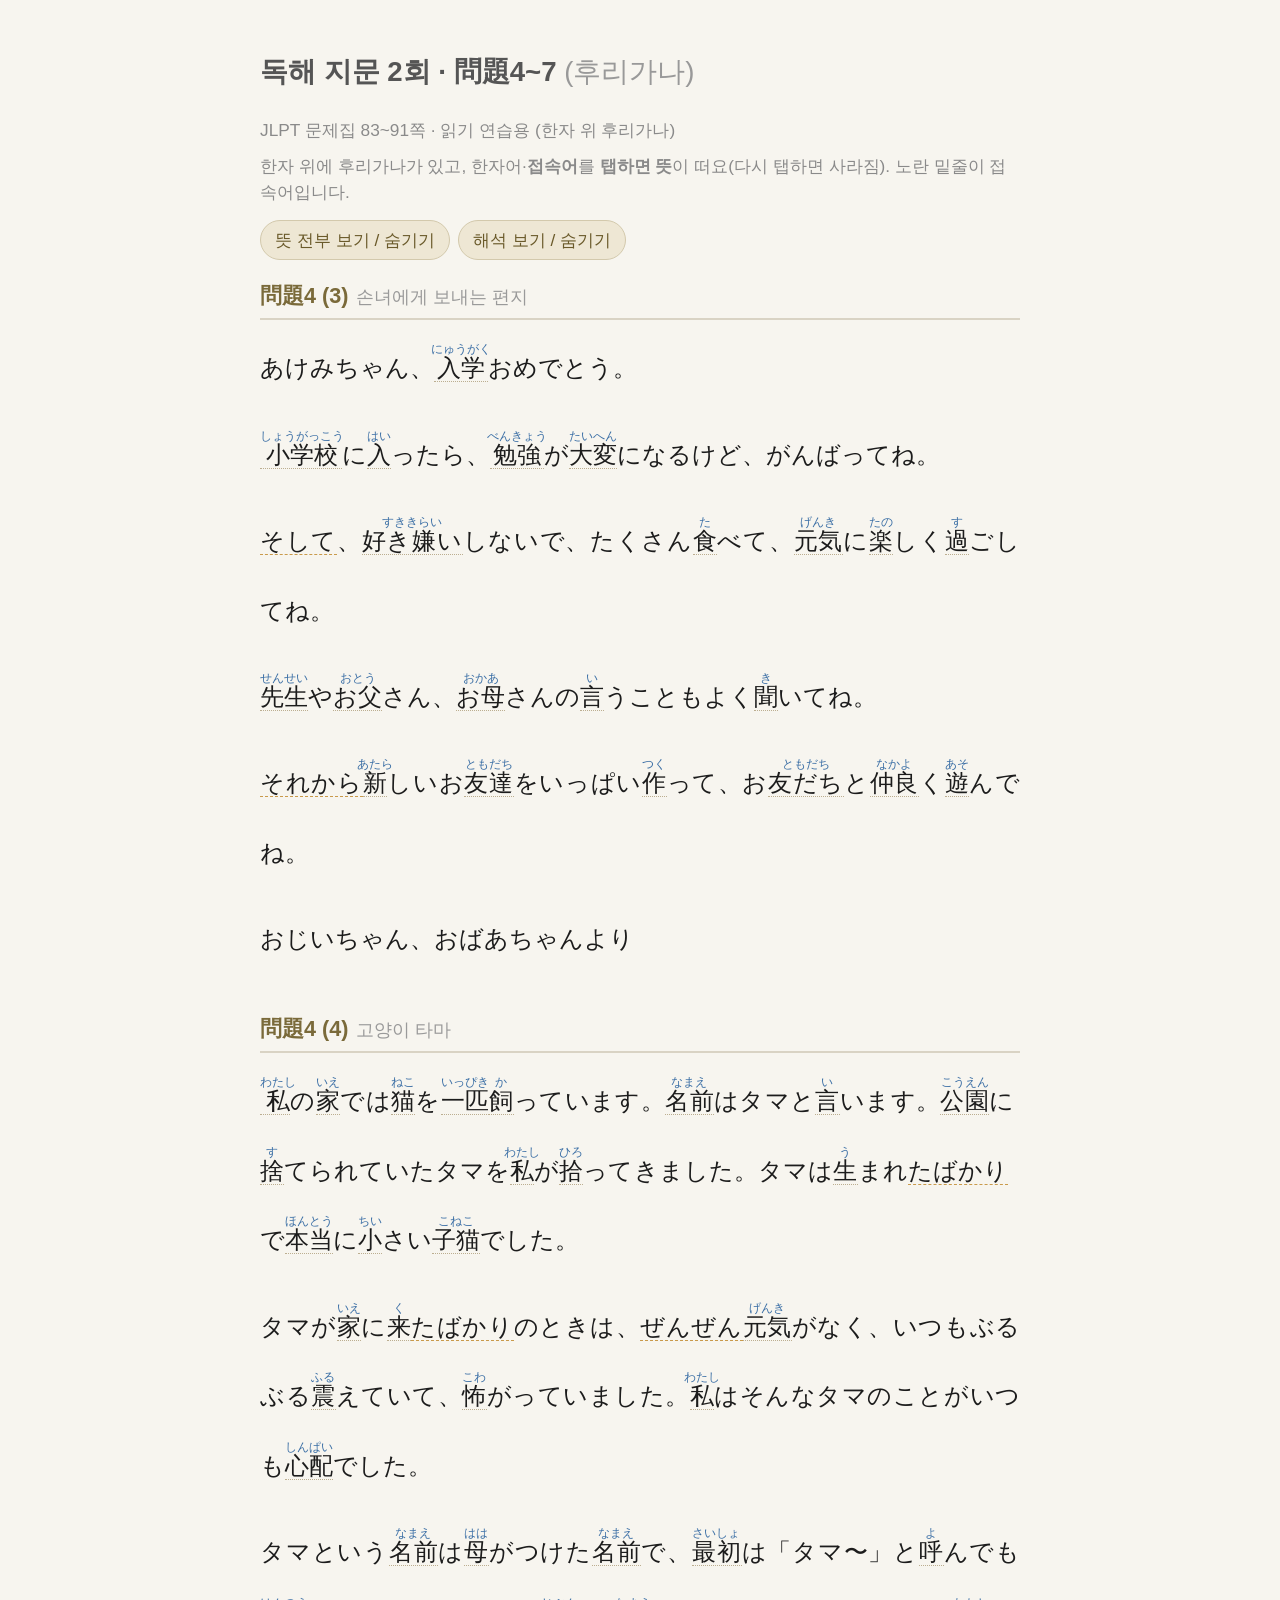
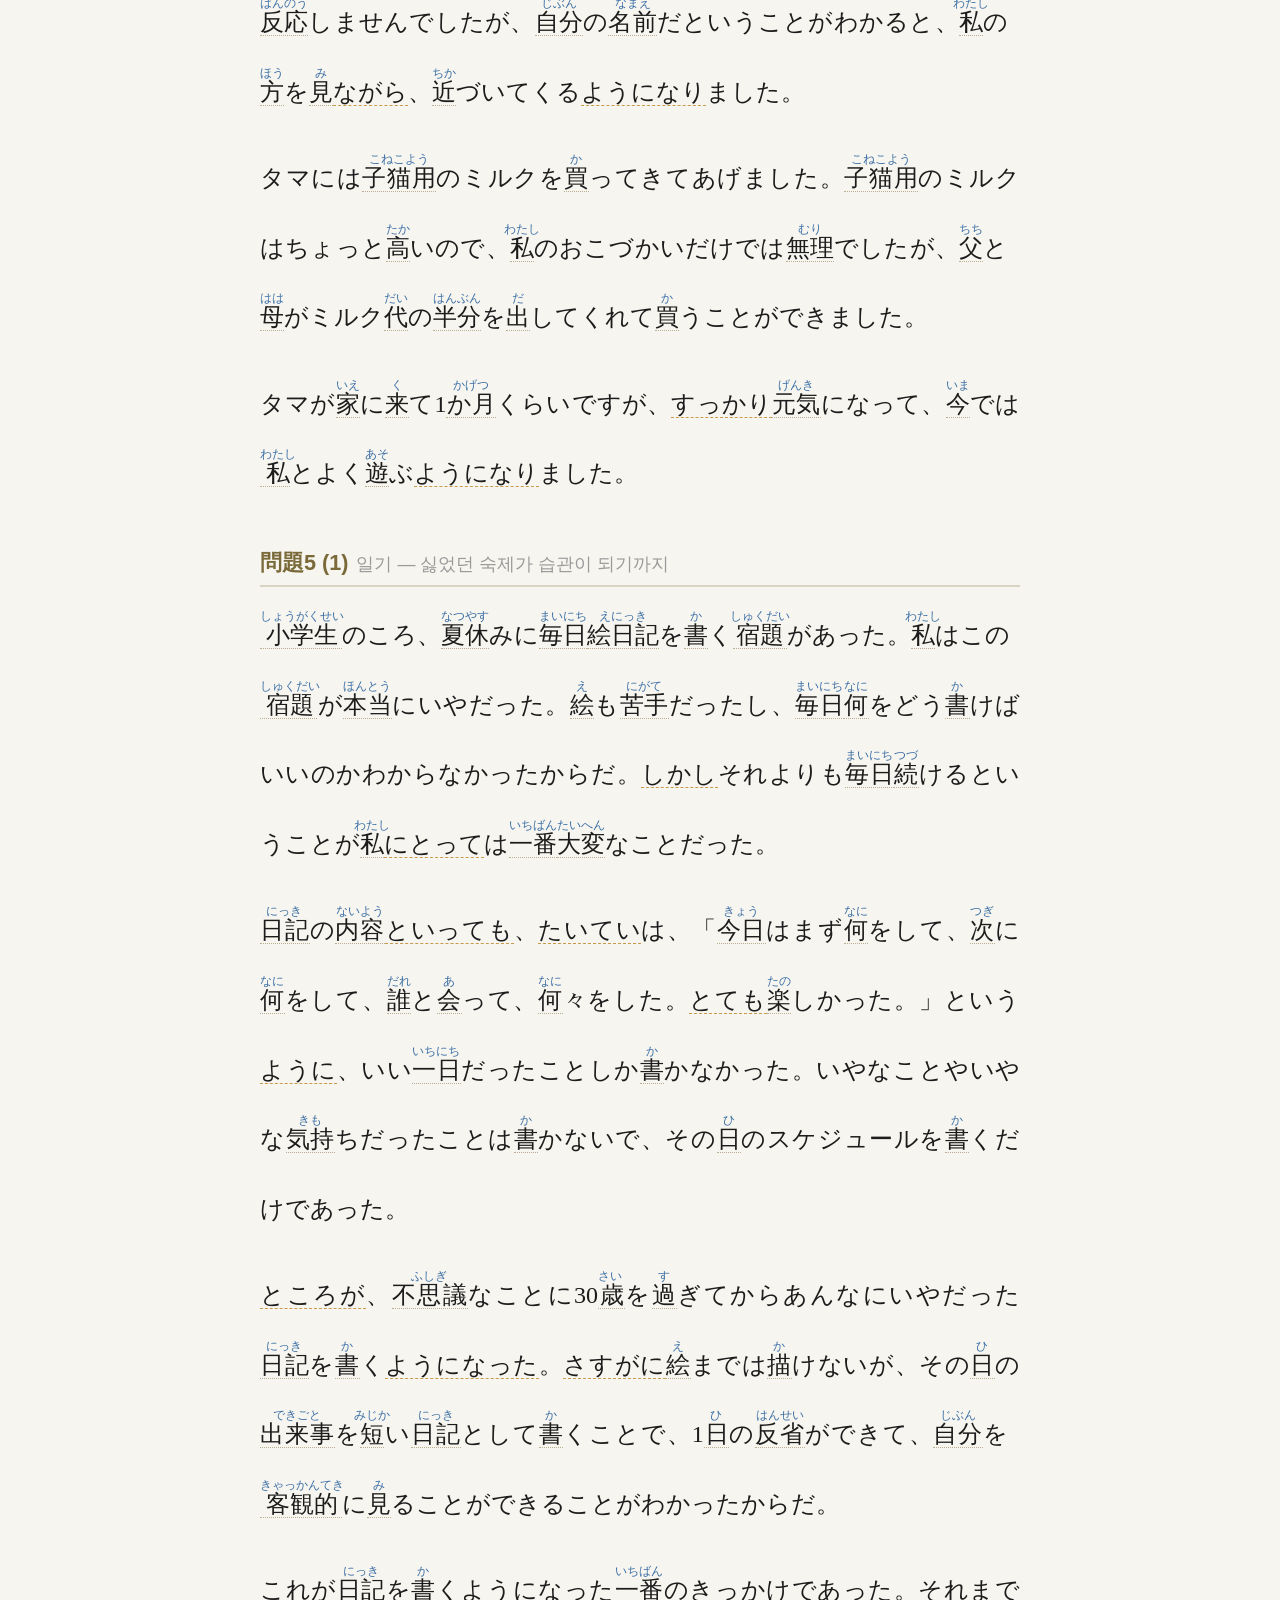
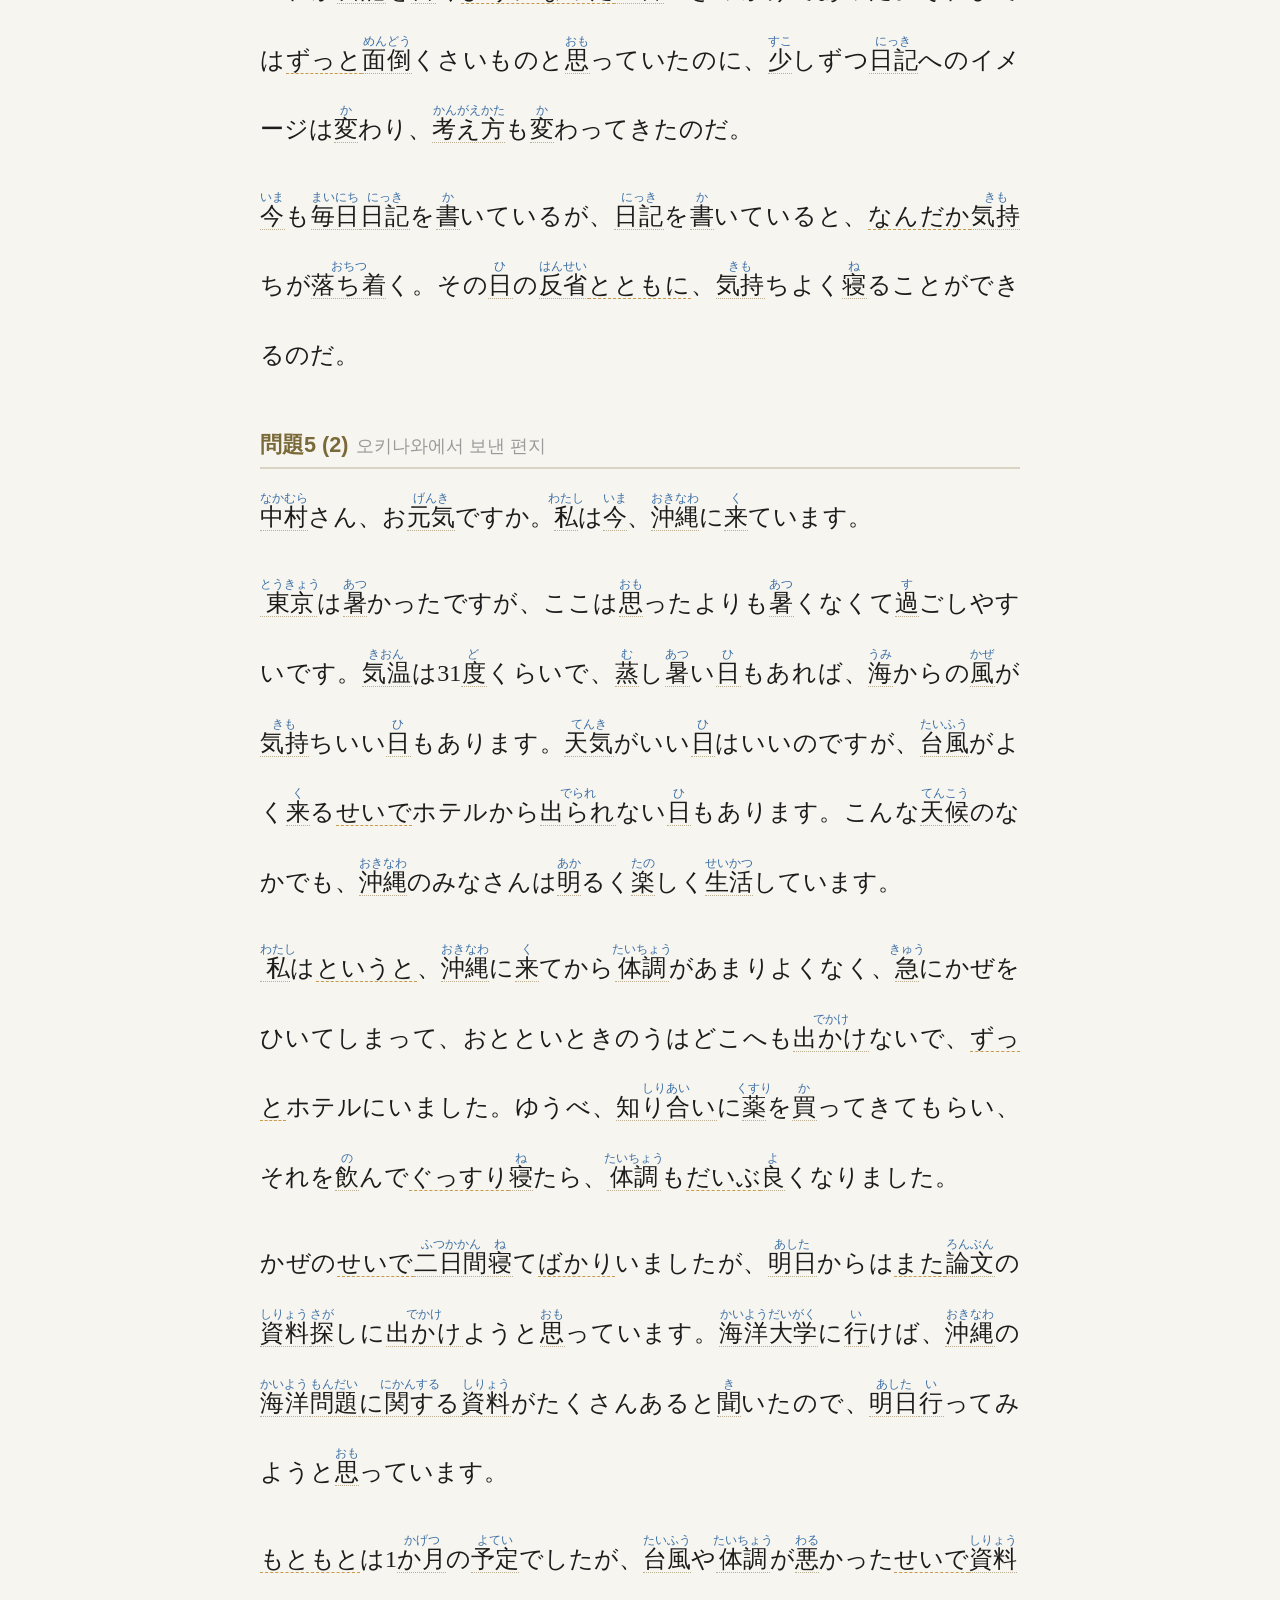
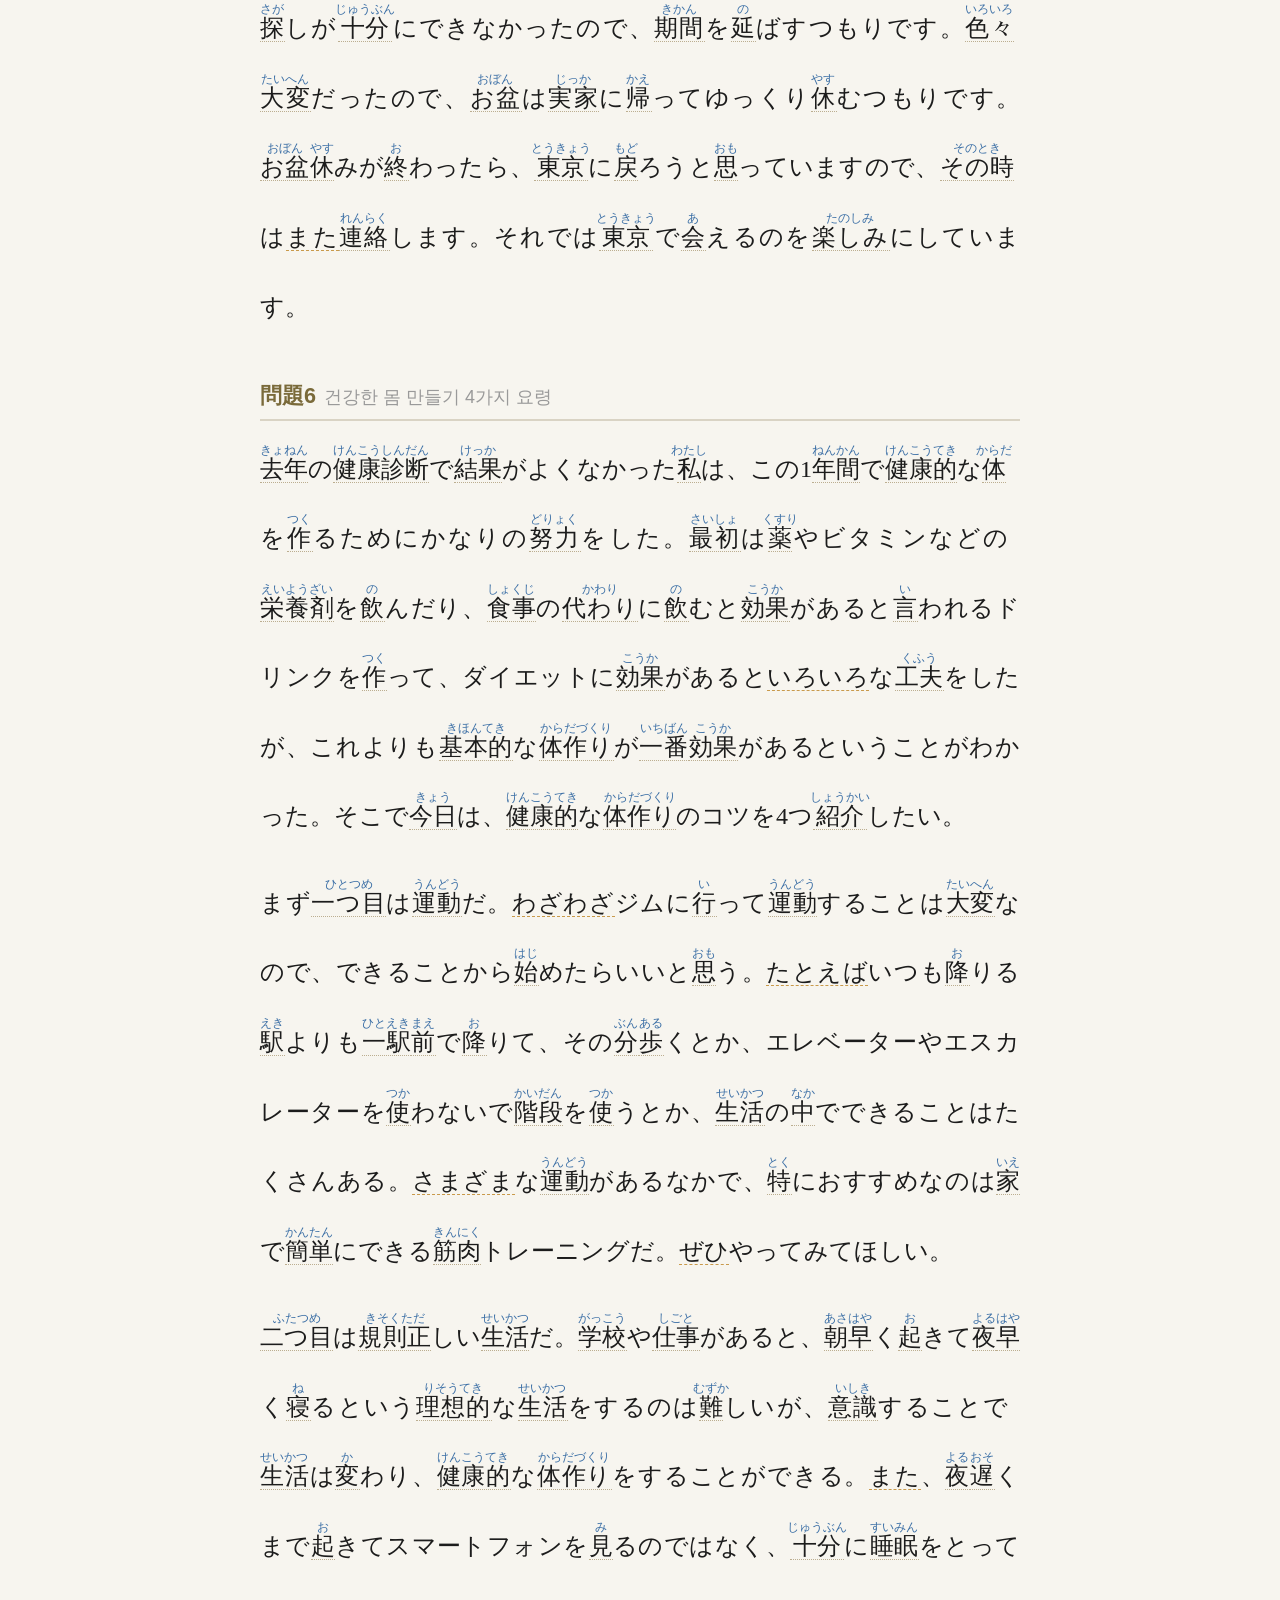
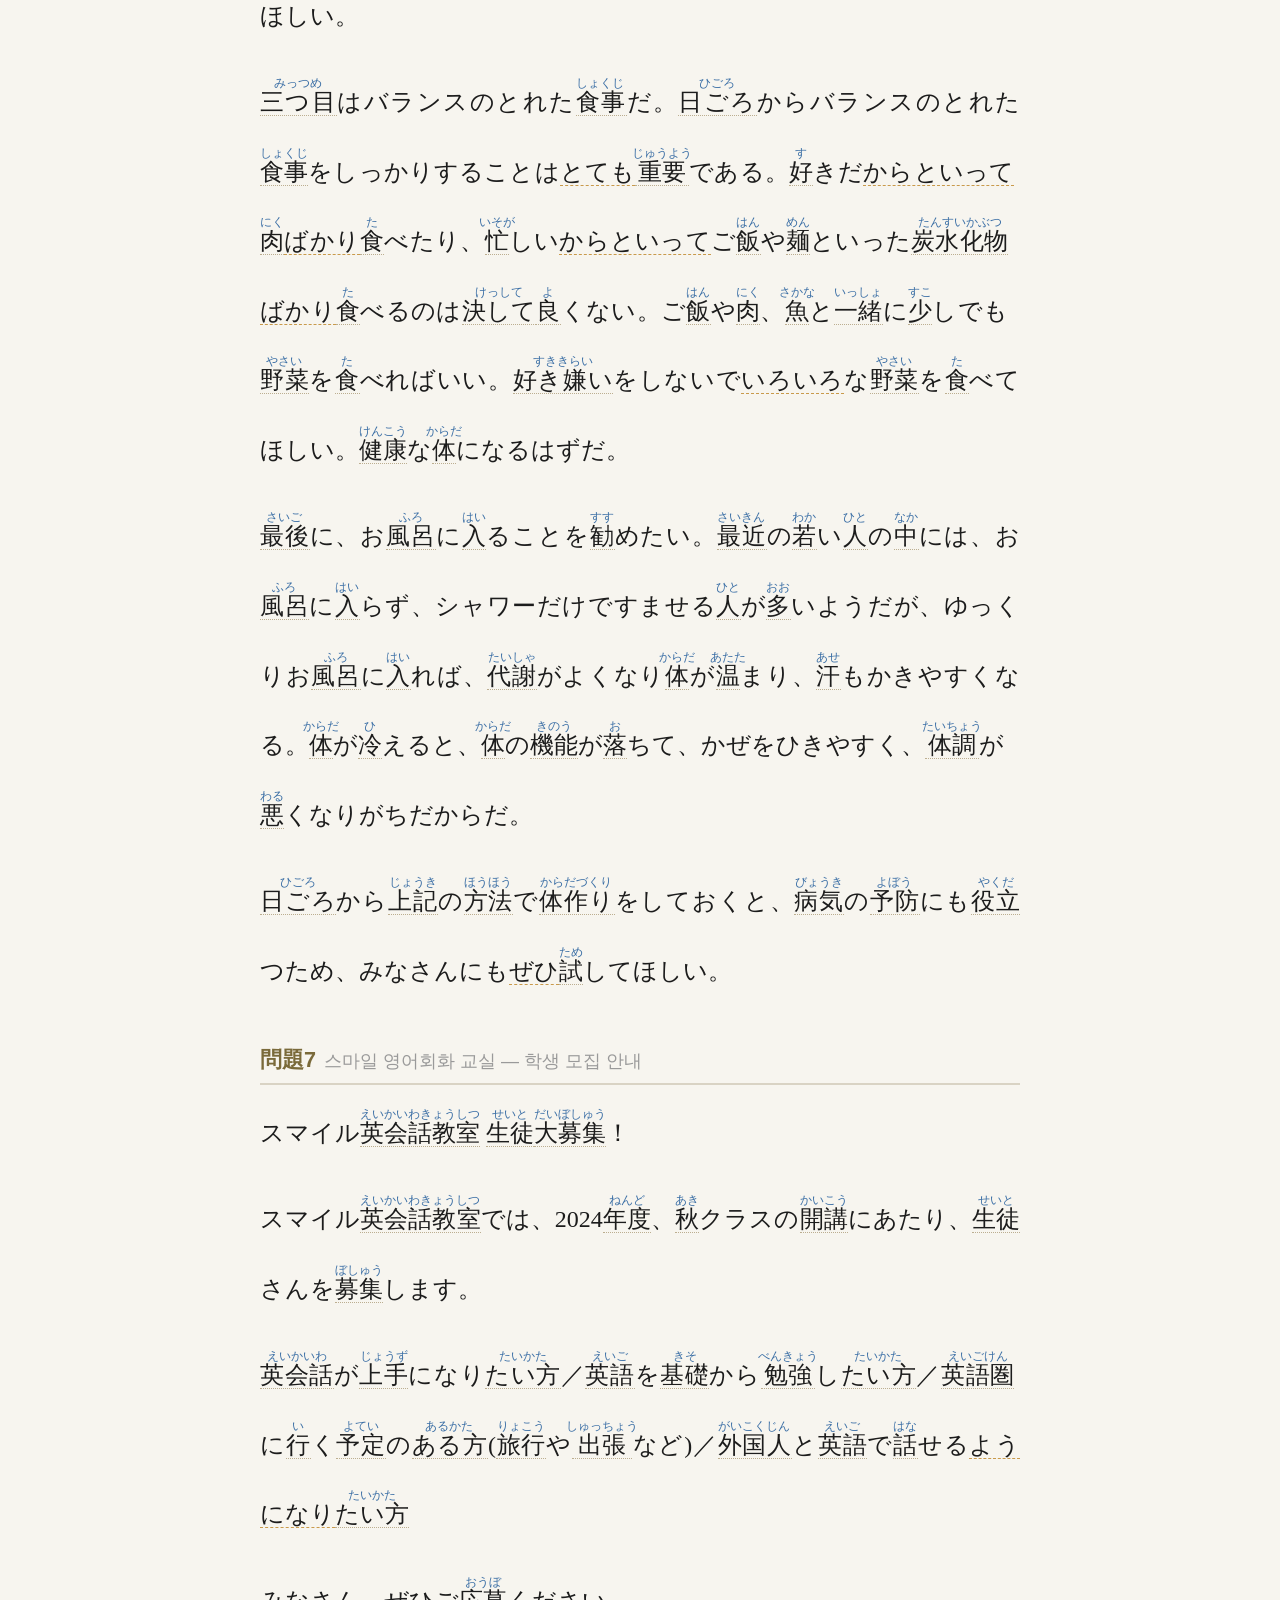
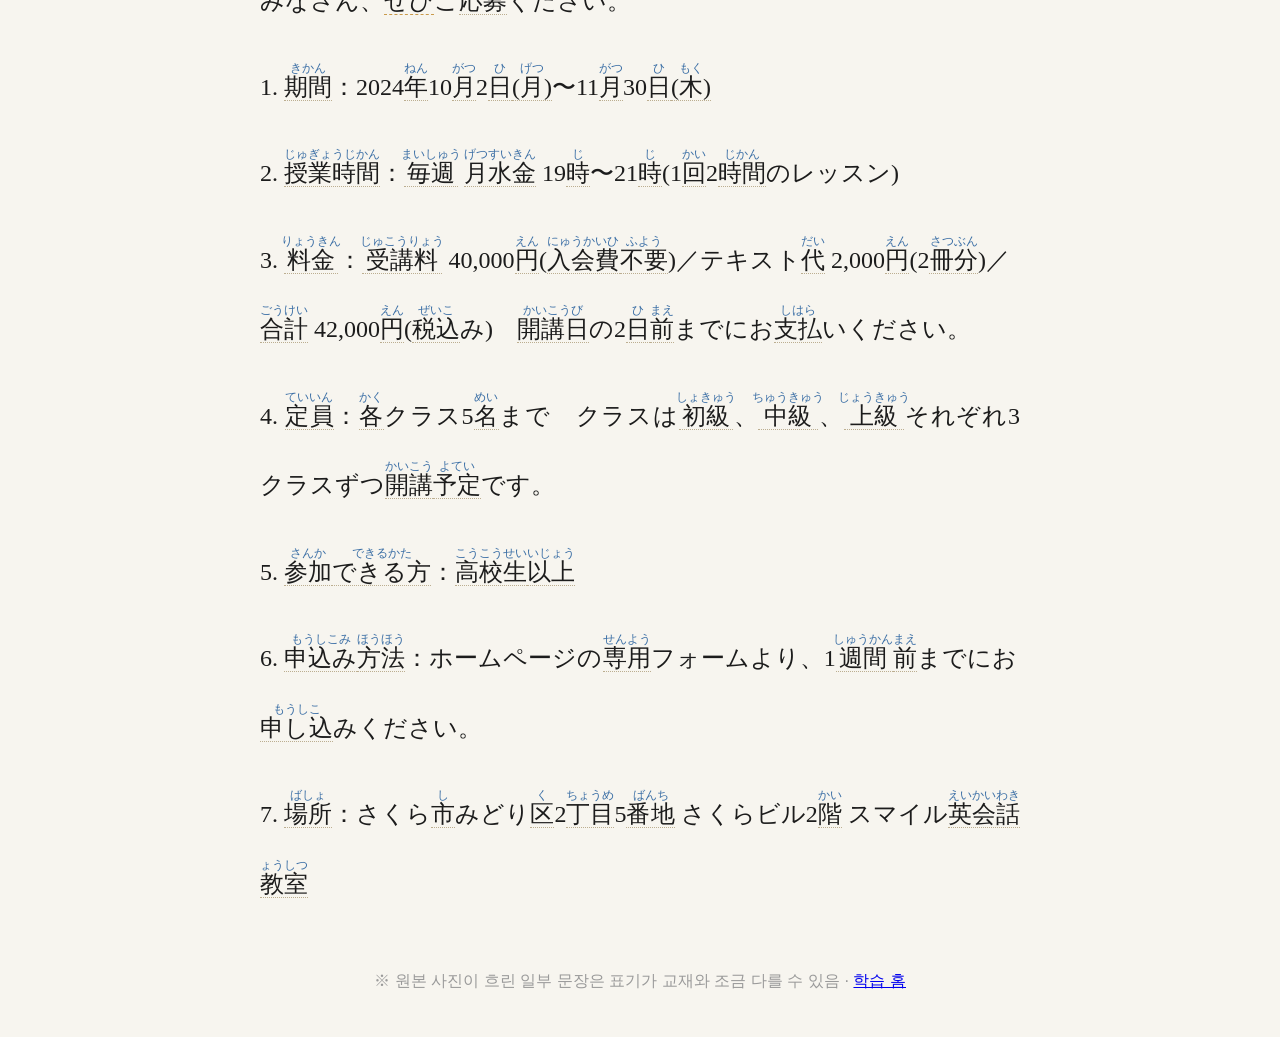
==== 독해지문_2회_問題4-7_후리가나.html @ 8f864ede "2회 問題4~7 독해 지문(6편) 추가 + 한자 35단어 추가(총 81), 사전 기반 클릭 렌더러 도입" ====
<!DOCTYPE html>
<html lang="ja">
<head>
<meta charset="UTF-8">
<meta name="viewport" content="width=device-width, initial-scale=1.0">
<title>독해 지문 2회 (問題4~7) · 후리가나</title>
<style>
  html{font-size:24px}
  *{box-sizing:border-box;margin:0;padding:0}
  body{font-family:'Yu Mincho','Hiragino Mincho ProN','Noto Serif JP',serif;
    background:#f7f5ef;color:#1c1c1c;line-height:2.9;padding:32px 18px}
  .wrap{max-width:760px;margin:0 auto}
  h1{font-size:1.15rem;color:#555;font-weight:600;margin-bottom:6px;font-family:'Malgun Gothic',sans-serif}
  .sub{font-family:'Malgun Gothic',sans-serif;font-size:.72rem;color:#8a8a8a;margin-bottom:10px;line-height:1.5}
  .hint{font-family:'Malgun Gothic',sans-serif;font-size:.72rem;color:#8a8a8a;margin-bottom:14px;line-height:1.5}
  .btnrow{margin-bottom:20px;display:flex;gap:8px;flex-wrap:wrap}
  .tbtn{font-family:'Malgun Gothic',sans-serif;font-size:.72rem;cursor:pointer;
    background:#eee7d4;border:1px solid #d3c9ac;color:#6a5a2a;padding:7px 14px;border-radius:999px}
  .tbtn:hover{background:#e6dcc0}
  .lesson{margin-bottom:38px}
  .lh{font-family:'Malgun Gothic',sans-serif;font-size:.9rem;font-weight:700;color:#7a6a3a;
      border-bottom:2px solid #d9d3c4;padding-bottom:6px;margin-bottom:14px;line-height:1.5}
  .lh small{color:#9a9a9a;font-weight:400;margin-left:8px}
  p.jp{margin-bottom:.7em;text-align:justify}
  .ko{font-family:'Malgun Gothic',sans-serif;font-size:.78rem;color:#3f6b45;line-height:1.65;
      padding-left:12px;border-left:3px solid #b7cdb7;margin-bottom:1.4em;display:none}
  .ko.show{display:block}
  .kw{cursor:pointer;position:relative;border-bottom:1px dotted #bcae90}
  .kw.conj{border-bottom:1px dashed #c99a4b}
  .kw:hover,.kw.open{background:#fff2c9;border-radius:3px}
  .kw .mn{display:none;position:absolute;top:100%;left:50%;transform:translateX(-50%);
    pointer-events:none;background:#2d3850;color:#fff;font-size:.58rem;
    font-family:'Malgun Gothic',sans-serif;font-weight:600;padding:3px 9px;border-radius:7px;
    white-space:nowrap;z-index:5;margin-top:3px;box-shadow:0 3px 10px rgba(0,0,0,.22)}
  .kw .mn::before{content:"";position:absolute;bottom:100%;left:50%;transform:translateX(-50%);
    border:5px solid transparent;border-bottom-color:#2d3850}
  .kw.open .mn{display:block}
  .foot{margin-top:30px;color:#9a9a9a;font-size:.68rem;font-family:'Malgun Gothic',sans-serif;text-align:center}
  @media print{
    body{background:#fff}
    .kw .mn{display:block !important;position:static;transform:none;background:none;color:#3f6b45;
      box-shadow:none;font-size:.55rem;margin:0}
    .kw .mn::before{display:none}.btnrow{display:none}.ko{display:block}
  }
  ruby{ruby-align:center}
  rt{font-size:.5em;color:#3a6ea5;font-weight:400;font-family:'Yu Gothic','Noto Sans JP',sans-serif}
</style>
</head>
<body>
<div class="wrap">
  <h1>독해 지문 2회 · 問題4~7 <span style="font-weight:400;color:#999">(후리가나)</span></h1>
  <div class="sub">JLPT 문제집 83~91쪽 · 읽기 연습용 (한자 위 후리가나)</div>
  <div class="hint">한자 위에 후리가나가 있고, 한자어·<b>접속어</b>를 <b>탭하면 뜻</b>이 떠요(다시 탭하면 사라짐). 노란 밑줄이 접속어입니다.</div>
  <div class="btnrow">
    <button class="tbtn" id="toggleAll">뜻 전부 보기 / 숨기기</button>
    <button class="tbtn" id="toggleKo">해석 보기 / 숨기기</button>
  </div>
  <div id="out"></div>
  <div class="foot">※ 원본 사진이 흐린 일부 문장은 표기가 교재와 조금 다를 수 있음 · <a href="일본어_학습_홈.html">학습 홈</a></div>
</div>

<script src="data_2회_問題4-7.js"></script>
<script>
const SHOW_FURI=true;
const esc=s=>s.replace(/&/g,"&amp;").replace(/</g,"&lt;").replace(/>/g,"&gt;");
const KEYS=Object.keys(DICT).sort((a,b)=>b.length-a.length);
const MAXLEN=KEYS.length?KEYS[0].length:1;
function markup(s){
  let out="",i=0;
  while(i<s.length){
    let hit=null;
    for(let L=Math.min(MAXLEN,s.length-i);L>=1;L--){
      const sub=s.substr(i,L);
      if(Object.prototype.hasOwnProperty.call(DICT,sub)){hit=[sub,DICT[sub]];break;}
    }
    if(hit){
      const [k,[r,m]]=hit;
      const inner=(SHOW_FURI&&r)?`<ruby>${esc(k)}<rt>${esc(r)}</rt></ruby>`:esc(k);
      const mn=(!SHOW_FURI&&r)?esc(r)+" · "+esc(m):esc(m);
      out+=`<span class="kw${r===null?' conj':''}">${inner}<span class="mn">${mn}</span></span>`;
      i+=k.length;
    }else{ out+=esc(s[i]); i++; }
  }
  return out;
}
document.getElementById("out").innerHTML=TEXTS.map(t=>
  `<div class="lesson"><div class="lh">${esc(t.id)}<small>${esc(t.title)}</small></div>`+
  t.paras.map(p=>`<p class="jp">${markup(p[0])}</p><div class="ko">${esc(p[1])}</div>`).join("")+
  `</div>`).join("");
document.getElementById("out").addEventListener("click",e=>{
  const el=e.target.closest(".kw"); if(!el)return; el.classList.toggle("open");
});
document.getElementById("toggleAll").onclick=()=>{
  const kws=document.querySelectorAll("#out .kw");
  const any=[...kws].some(k=>!k.classList.contains("open"));
  kws.forEach(k=>k.classList.toggle("open",any));
};
document.getElementById("toggleKo").onclick=()=>{
  const ks=document.querySelectorAll("#out .ko");
  const any=[...ks].some(k=>!k.classList.contains("show"));
  ks.forEach(k=>k.classList.toggle("show",any));
};
</script>
</body>
</html>
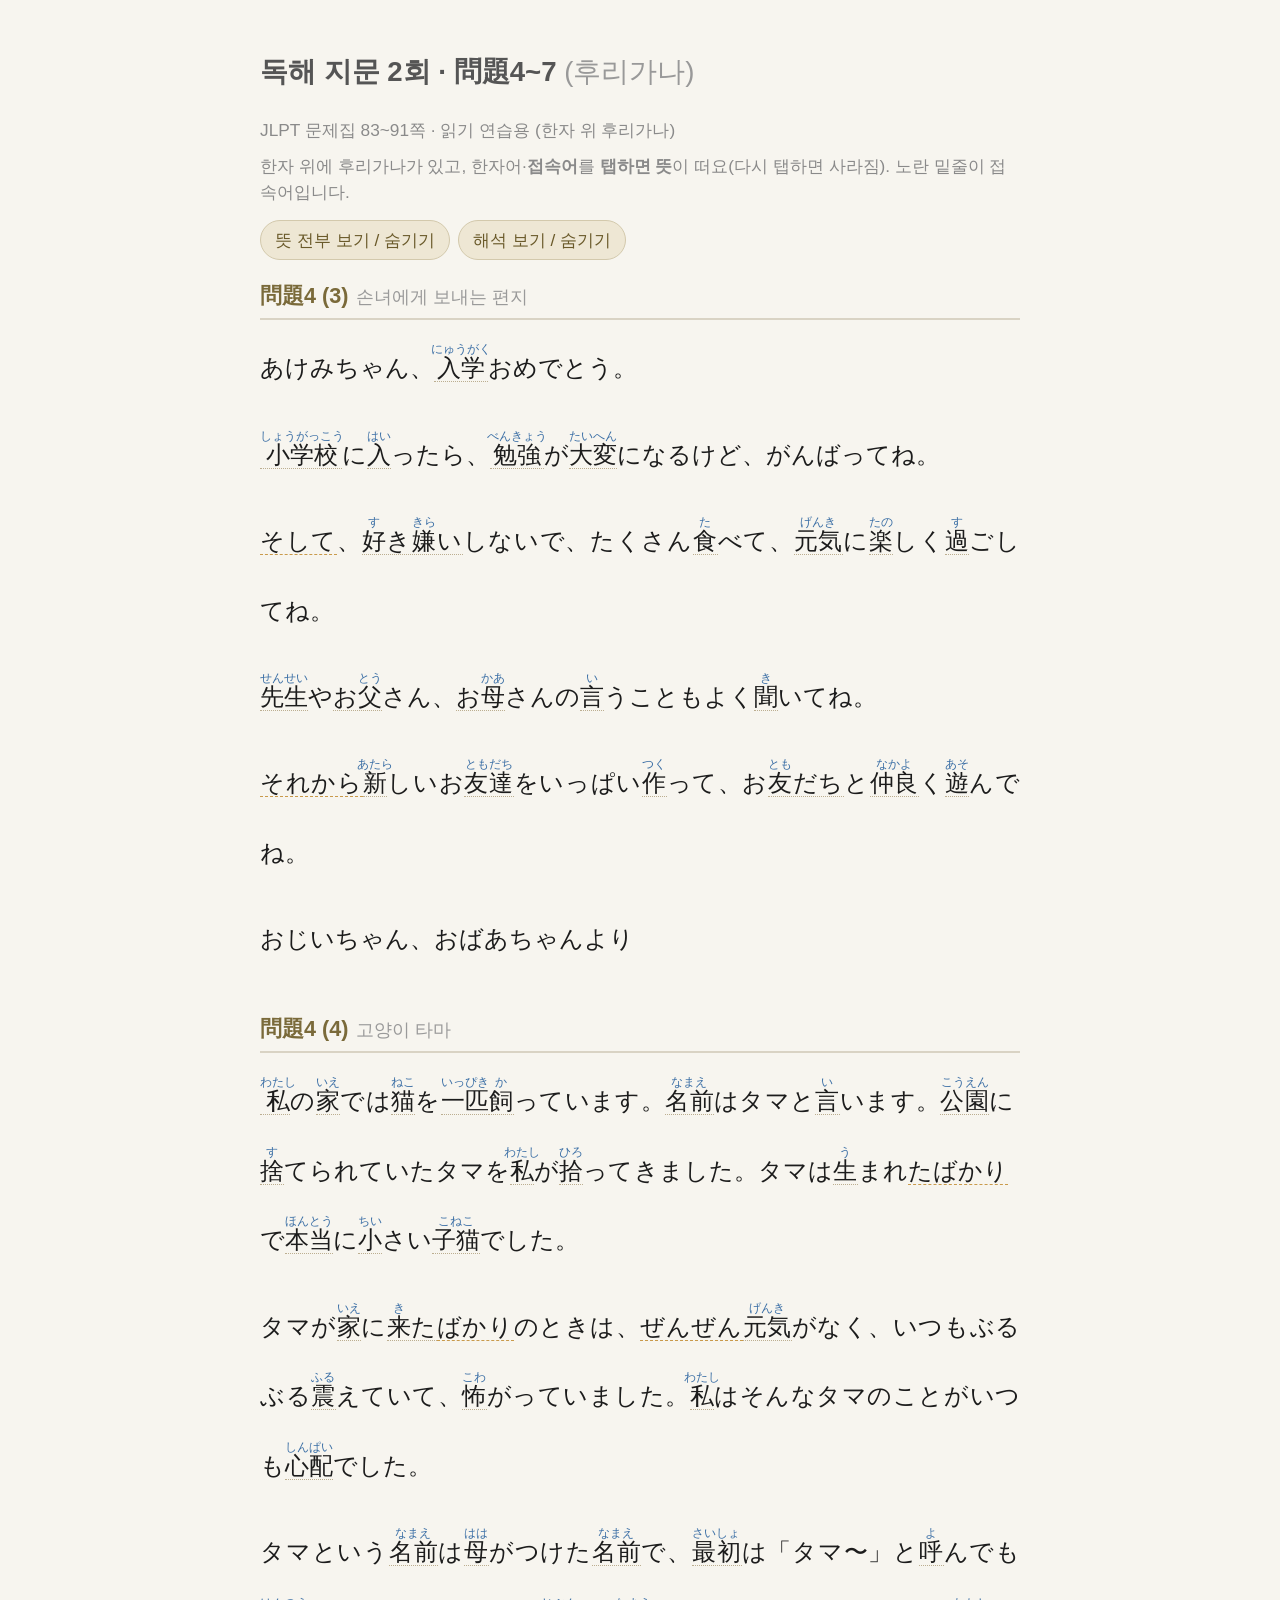
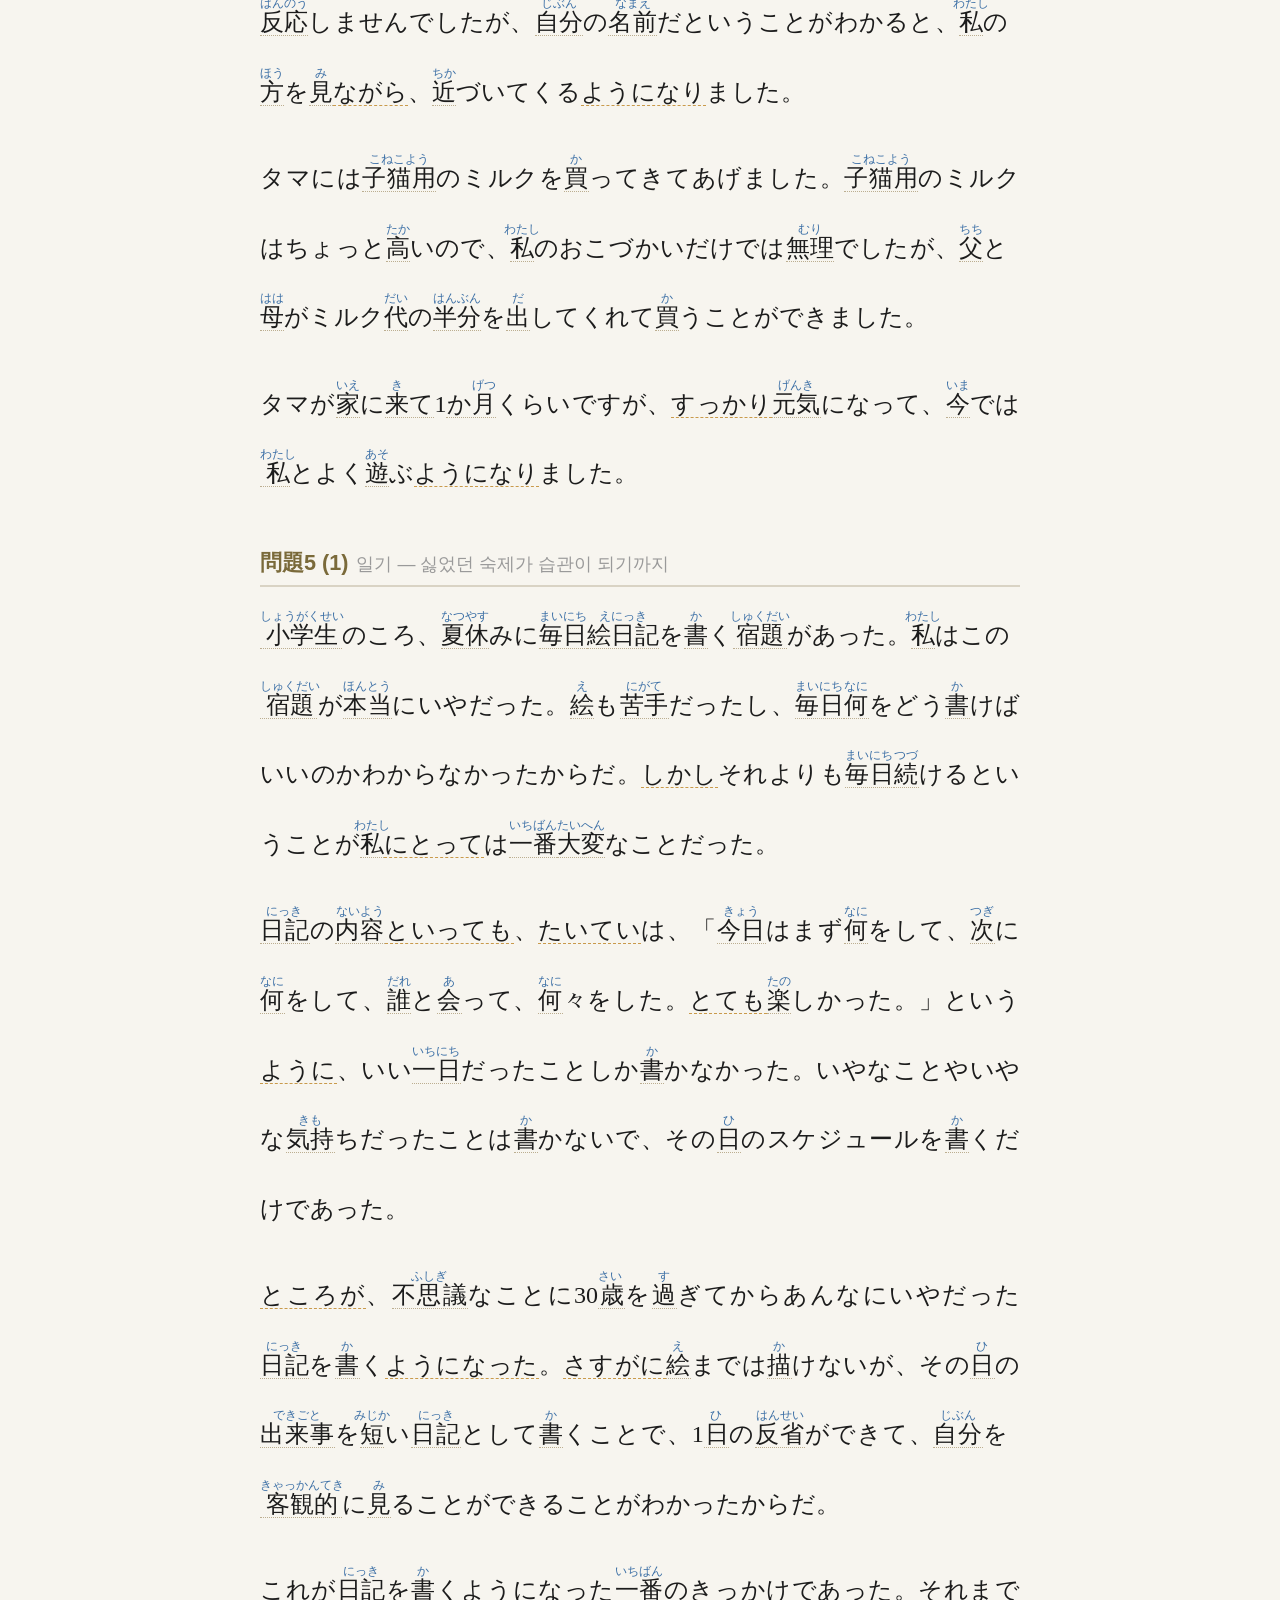
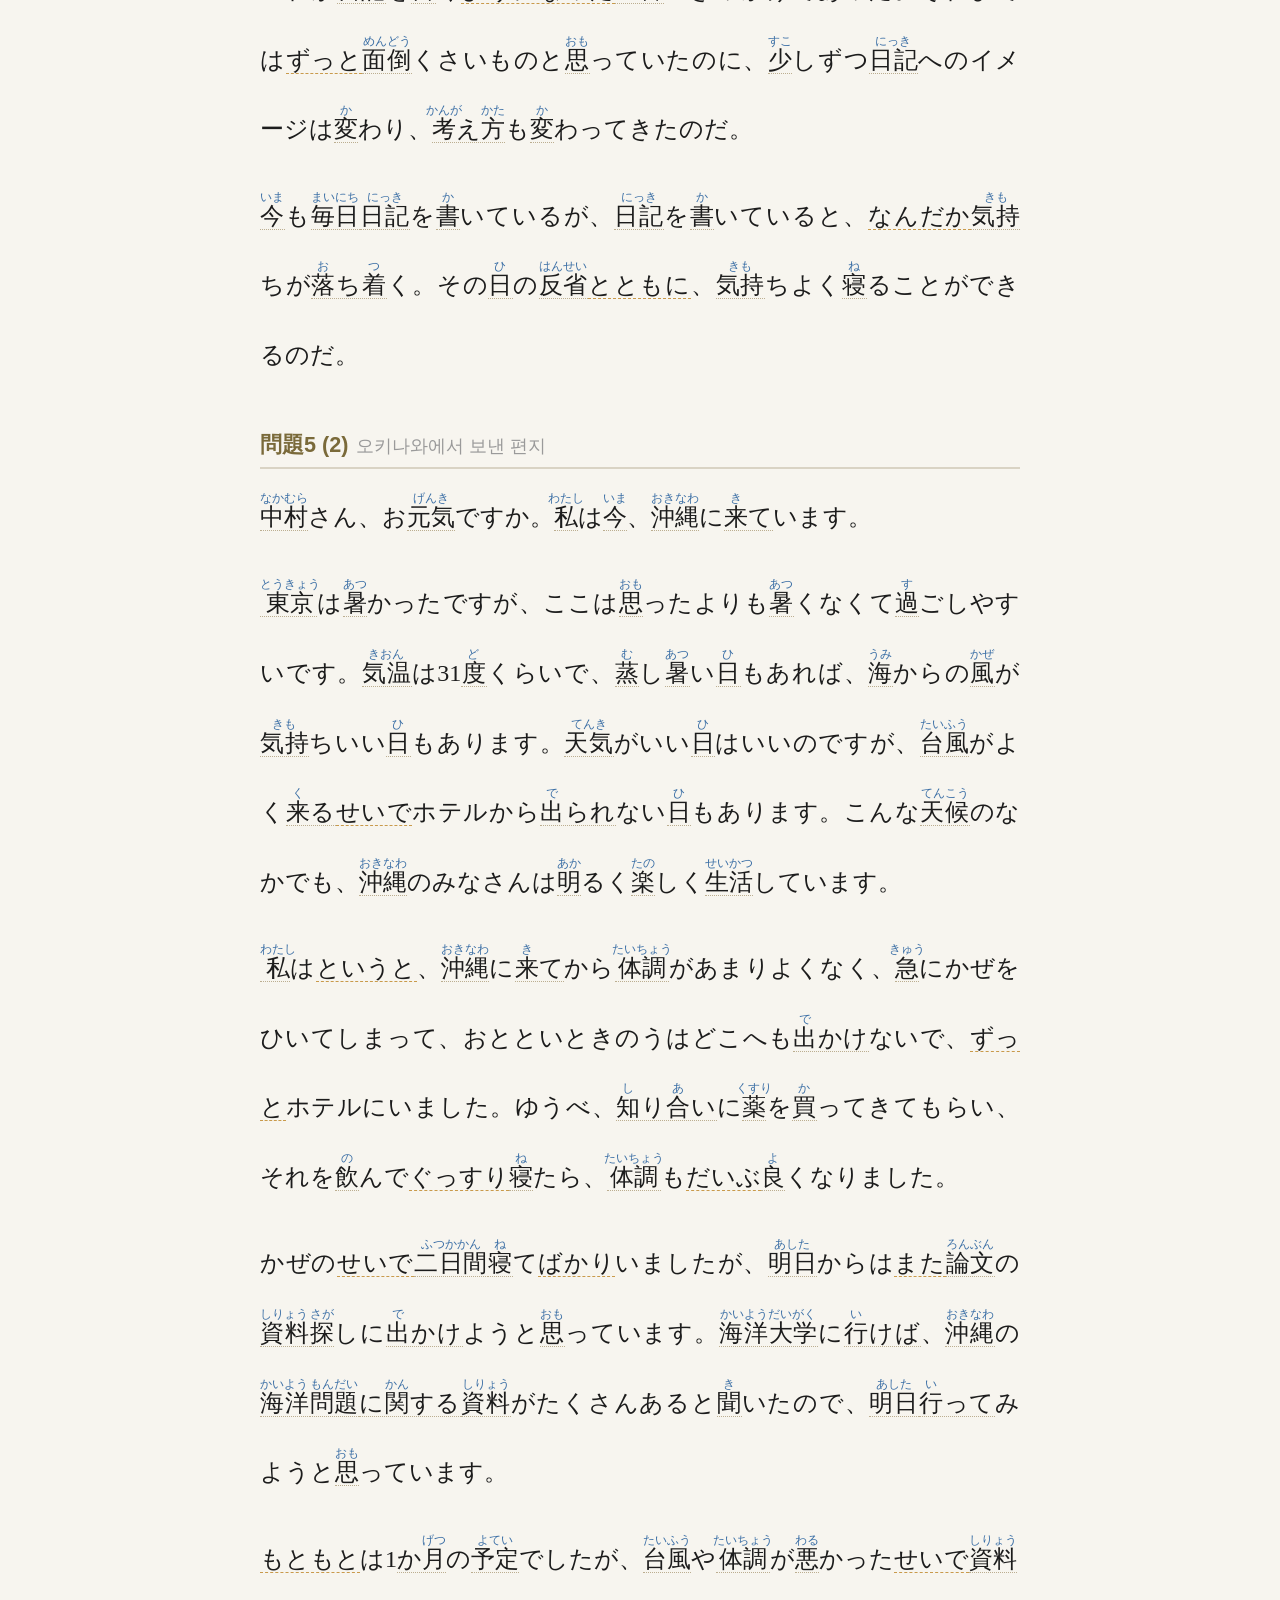
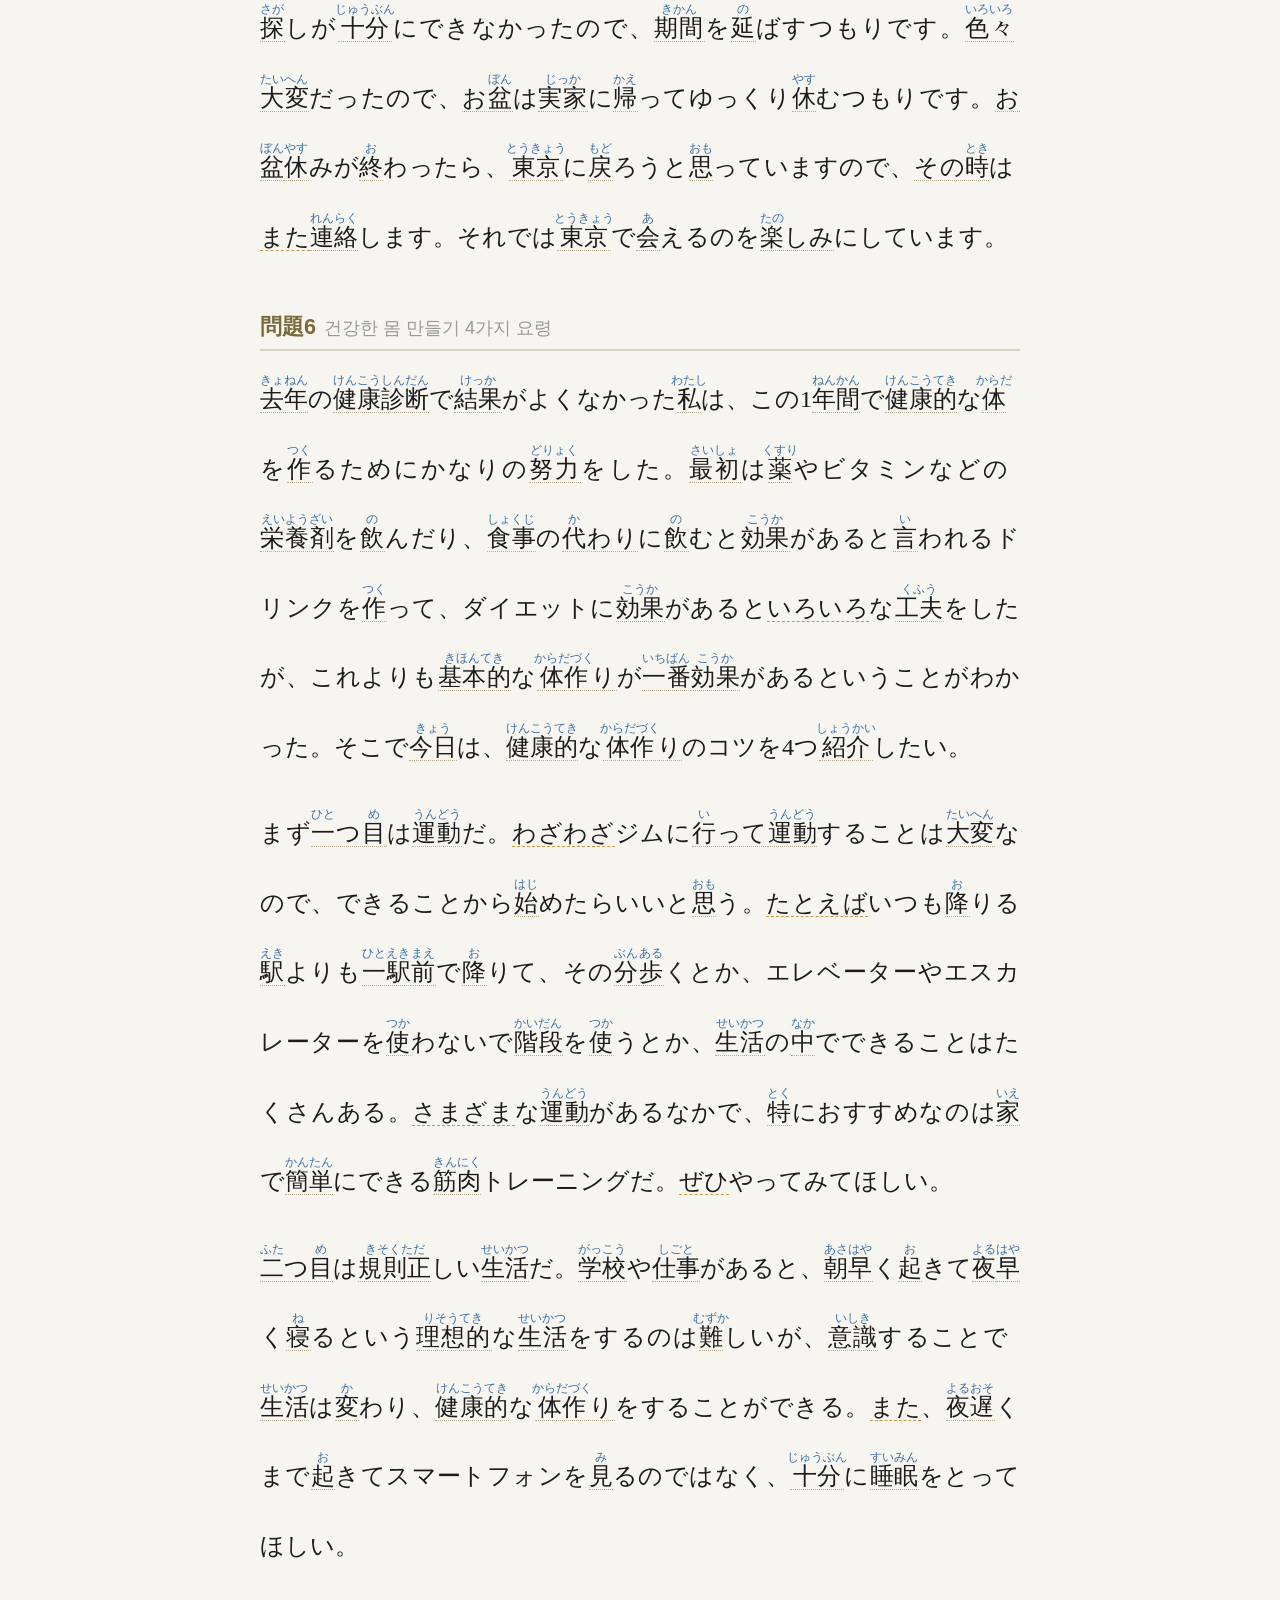
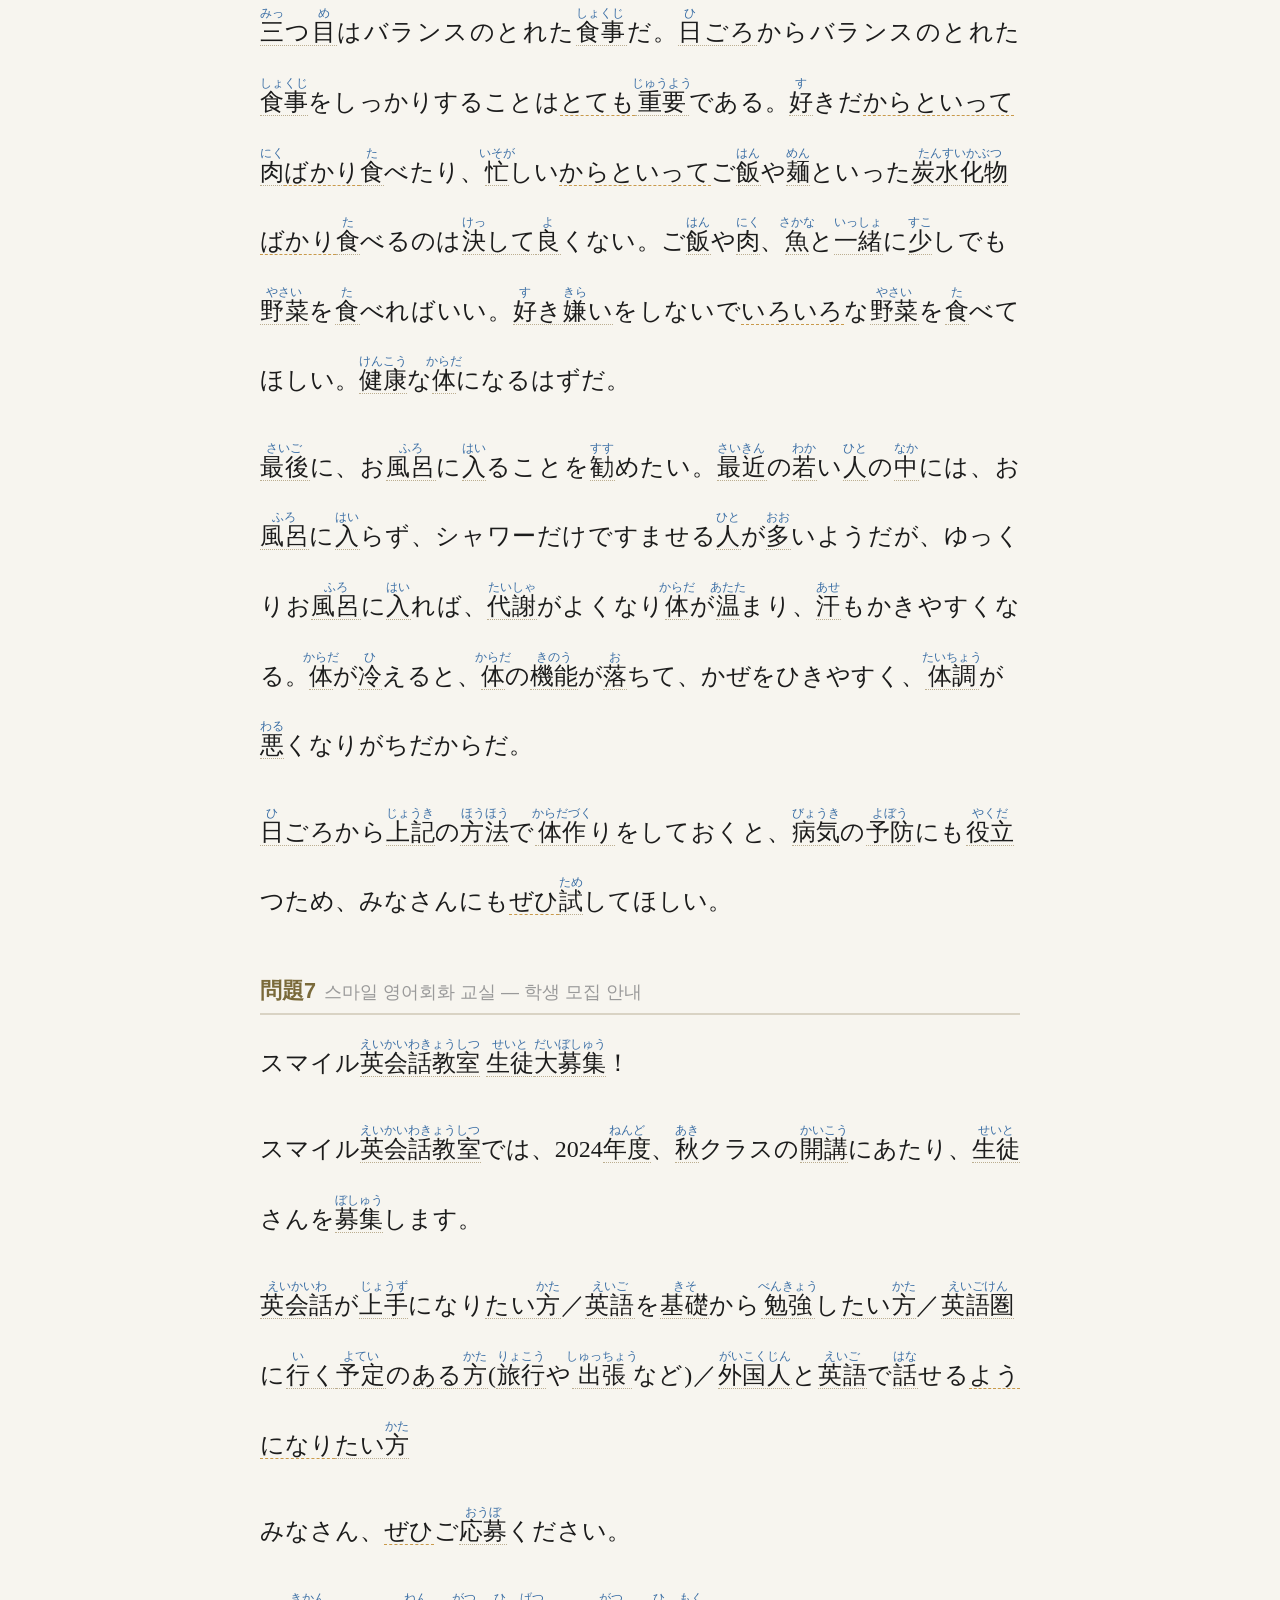
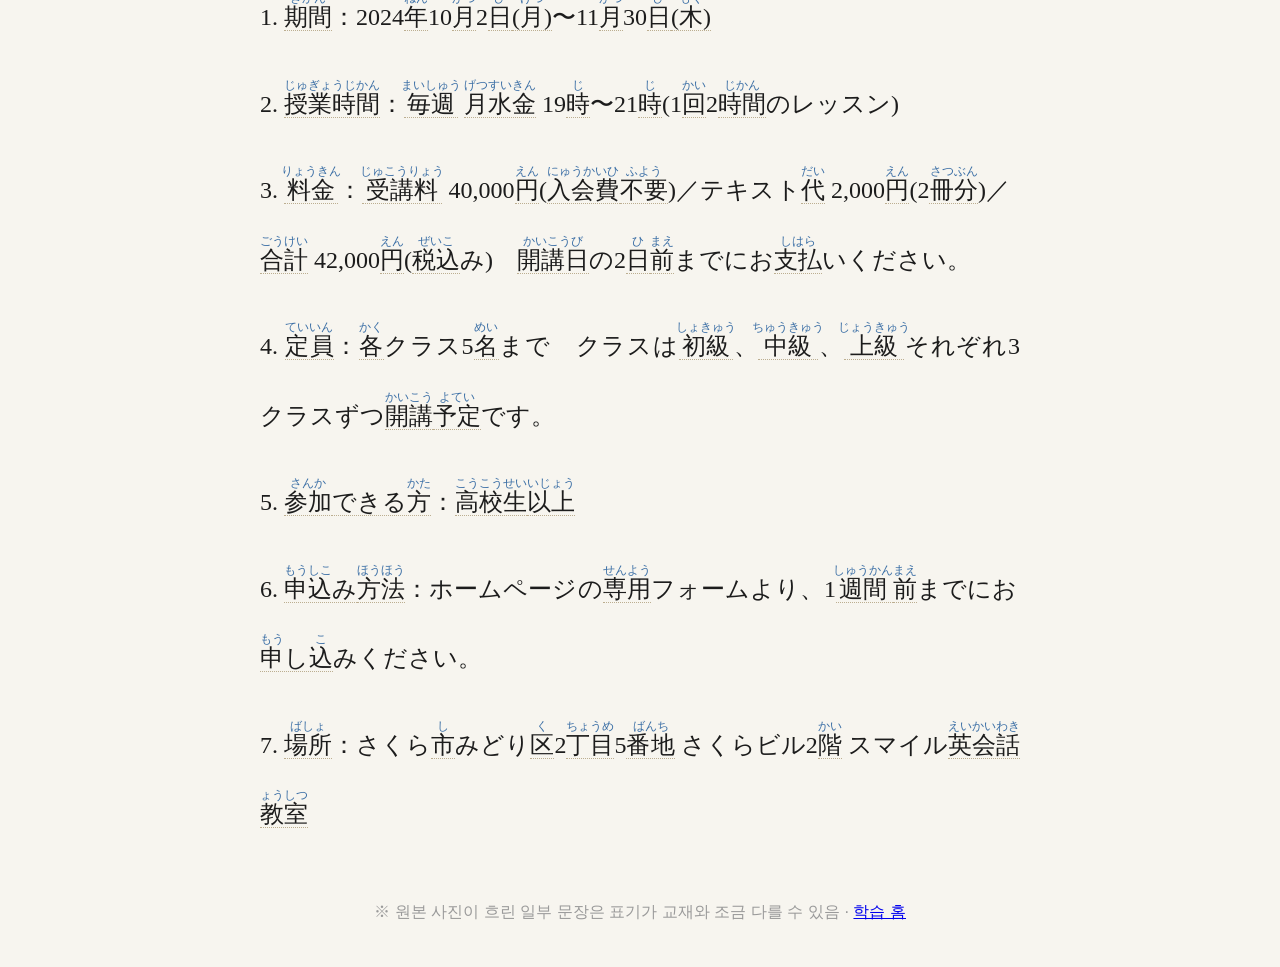
==== commit 2609f6e9: "후리가나 정확도 개선: 활용형 사전 등록(来て/行って 등) + 한자 부분에만 ruby 적용" ====
--- a/독해지문_2회_問題4-7_후리가나.html
+++ b/독해지문_2회_問題4-7_후리가나.html
@@ -65,6 +65,40 @@
 const esc=s=>s.replace(/&/g,"&amp;").replace(/</g,"&lt;").replace(/>/g,"&gt;");
 const KEYS=Object.keys(DICT).sort((a,b)=>b.length-a.length);
 const MAXLEN=KEYS.length?KEYS[0].length:1;
+/* 후리가나를 '한자 부분에만' 얹는다.
+   예) 来て(きて) → 来 위에 き, 오쿠리가나 て는 그대로. */
+const isKana=c=>/[ぁ-ゟ゠-ヿー]/.test(c);
+function rubyHtml(k,r){
+  if(!r) return esc(k);
+  const segs=[]; let cur="", curKana=null;
+  for(const ch of k){
+    const kn=isKana(ch);
+    if(curKana===null||kn===curKana){cur+=ch;curKana=kn;}
+    else{segs.push({t:cur,kana:curKana});cur=ch;curKana=kn;}
+  }
+  if(cur)segs.push({t:cur,kana:curKana});
+  if(segs.length===1&&!segs[0].kana)
+    return `<ruby>${esc(k)}<rt>${esc(r)}</rt></ruby>`;
+  let rest=r, out="", ok=true;
+  for(let i=0;i<segs.length;i++){
+    const s=segs[i];
+    if(s.kana){
+      if(rest.startsWith(s.t)){ out+=esc(s.t); rest=rest.slice(s.t.length); }
+      else { ok=false; break; }
+    }else{
+      const next=segs[i+1];
+      let read;
+      if(next&&next.kana){
+        const idx=rest.indexOf(next.t);
+        if(idx<=0){ ok=false; break; }
+        read=rest.slice(0,idx); rest=rest.slice(idx);
+      }else{ read=rest; rest=""; }
+      out+=`<ruby>${esc(s.t)}<rt>${esc(read)}</rt></ruby>`;
+    }
+  }
+  if(!ok||rest) return `<ruby>${esc(k)}<rt>${esc(r)}</rt></ruby>`;
+  return out;
+}
 function markup(s){
   let out="",i=0;
   while(i<s.length){
@@ -75,7 +109,7 @@
     }
     if(hit){
       const [k,[r,m]]=hit;
-      const inner=(SHOW_FURI&&r)?`<ruby>${esc(k)}<rt>${esc(r)}</rt></ruby>`:esc(k);
+      const inner=(SHOW_FURI&&r)?rubyHtml(k,r):esc(k);
       const mn=(!SHOW_FURI&&r)?esc(r)+" · "+esc(m):esc(m);
       out+=`<span class="kw${r===null?' conj':''}">${inner}<span class="mn">${mn}</span></span>`;
       i+=k.length;
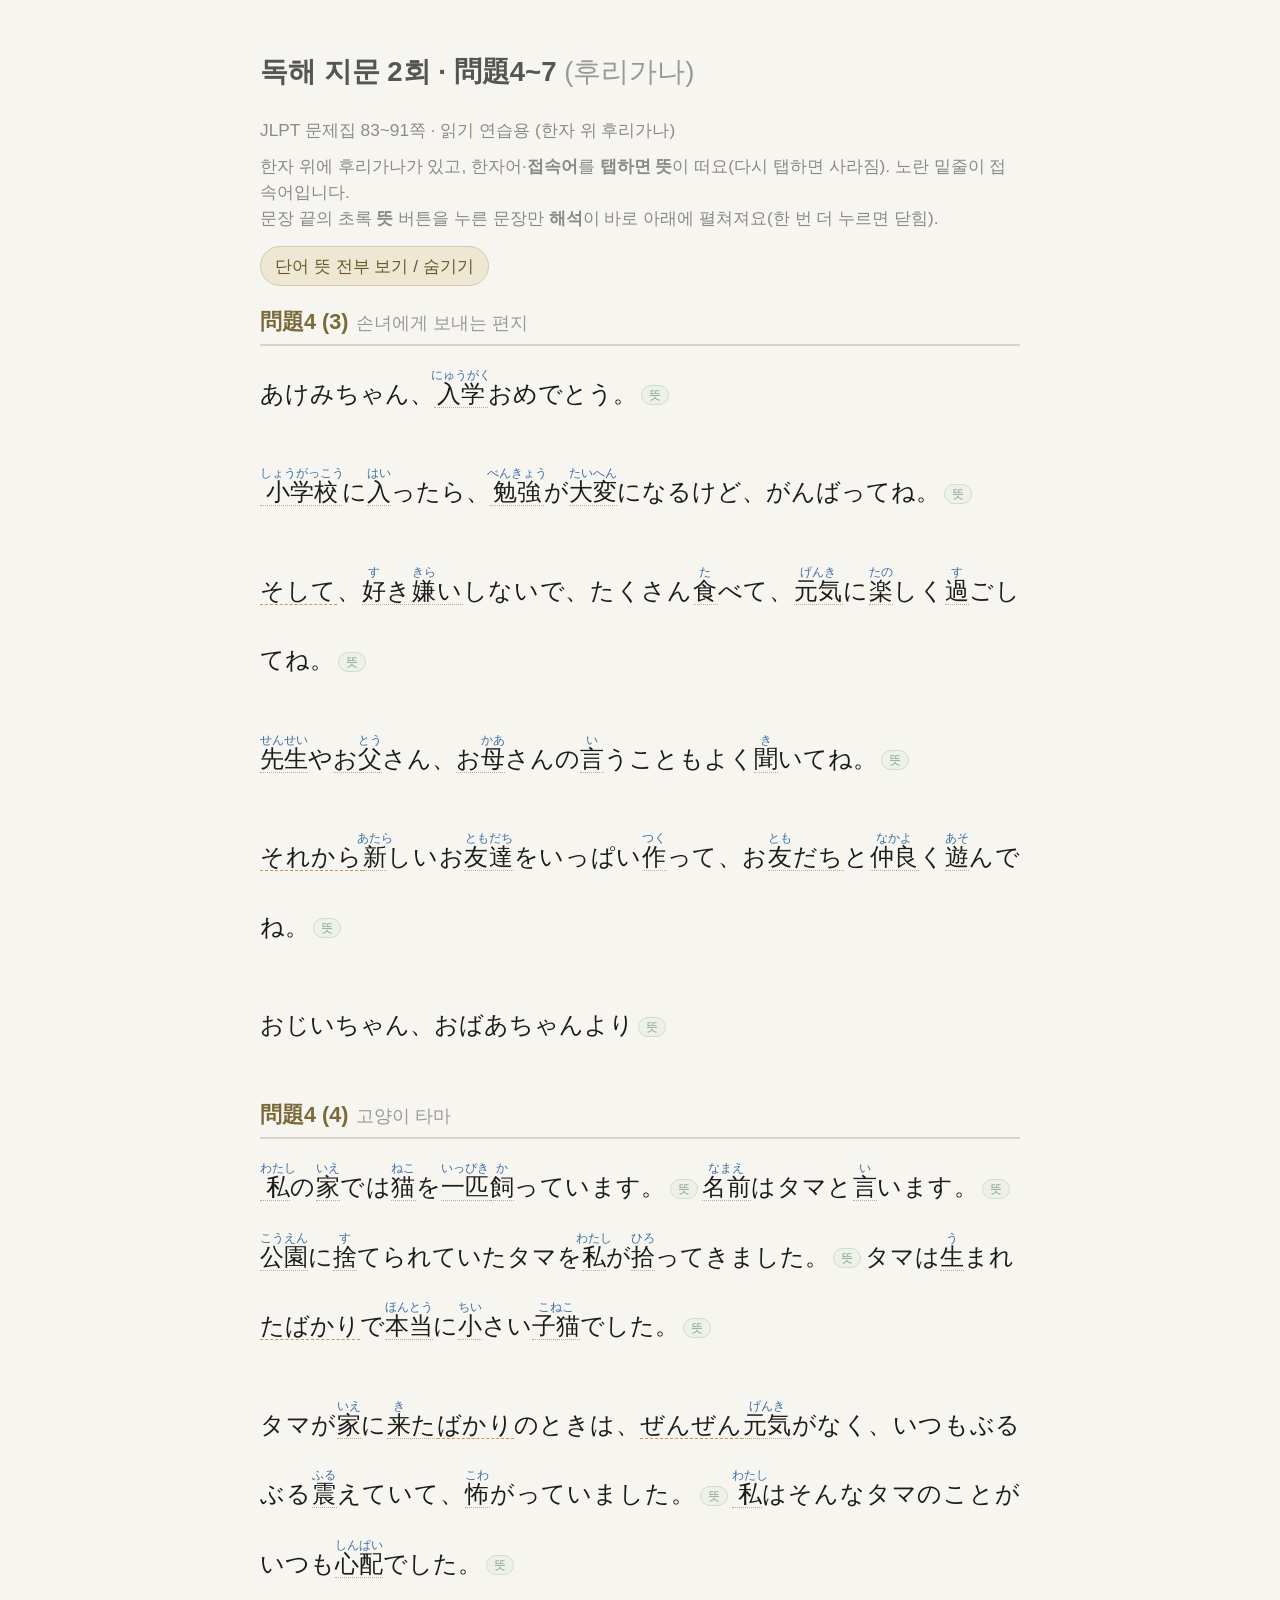
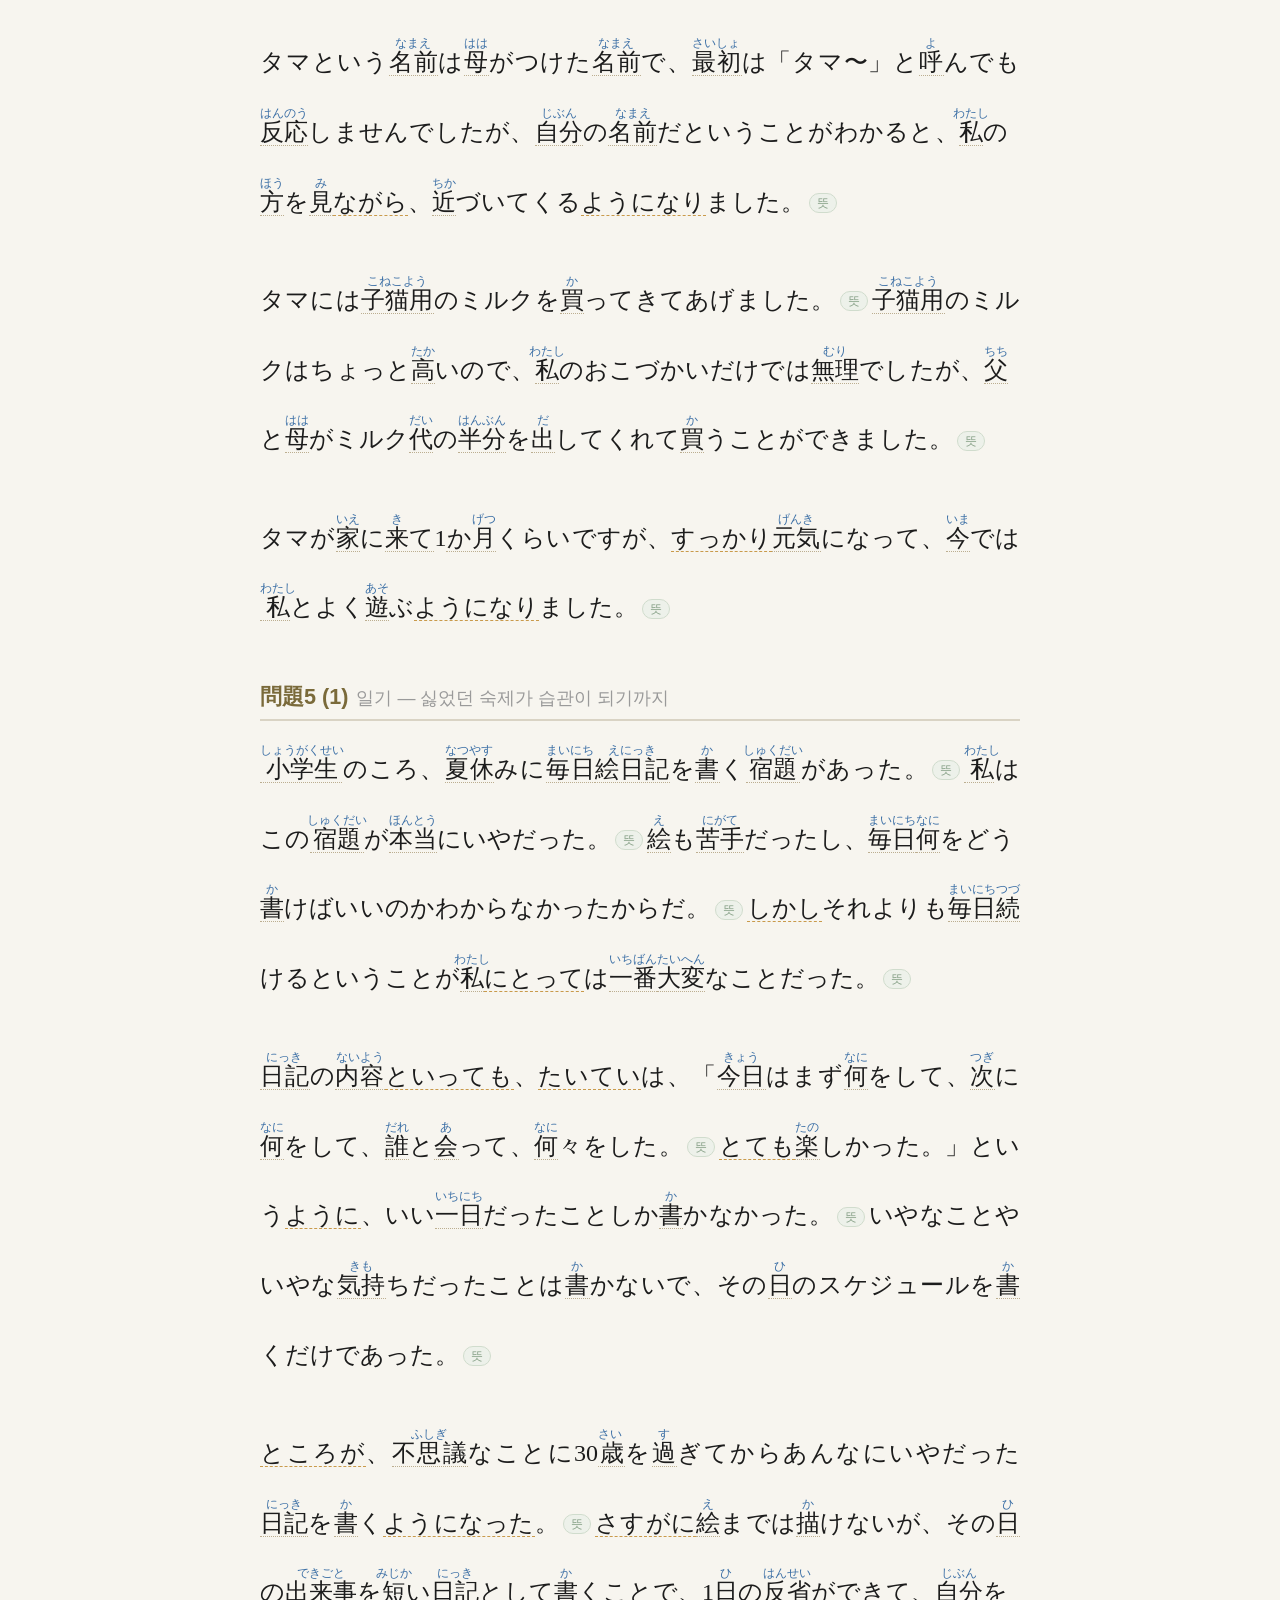
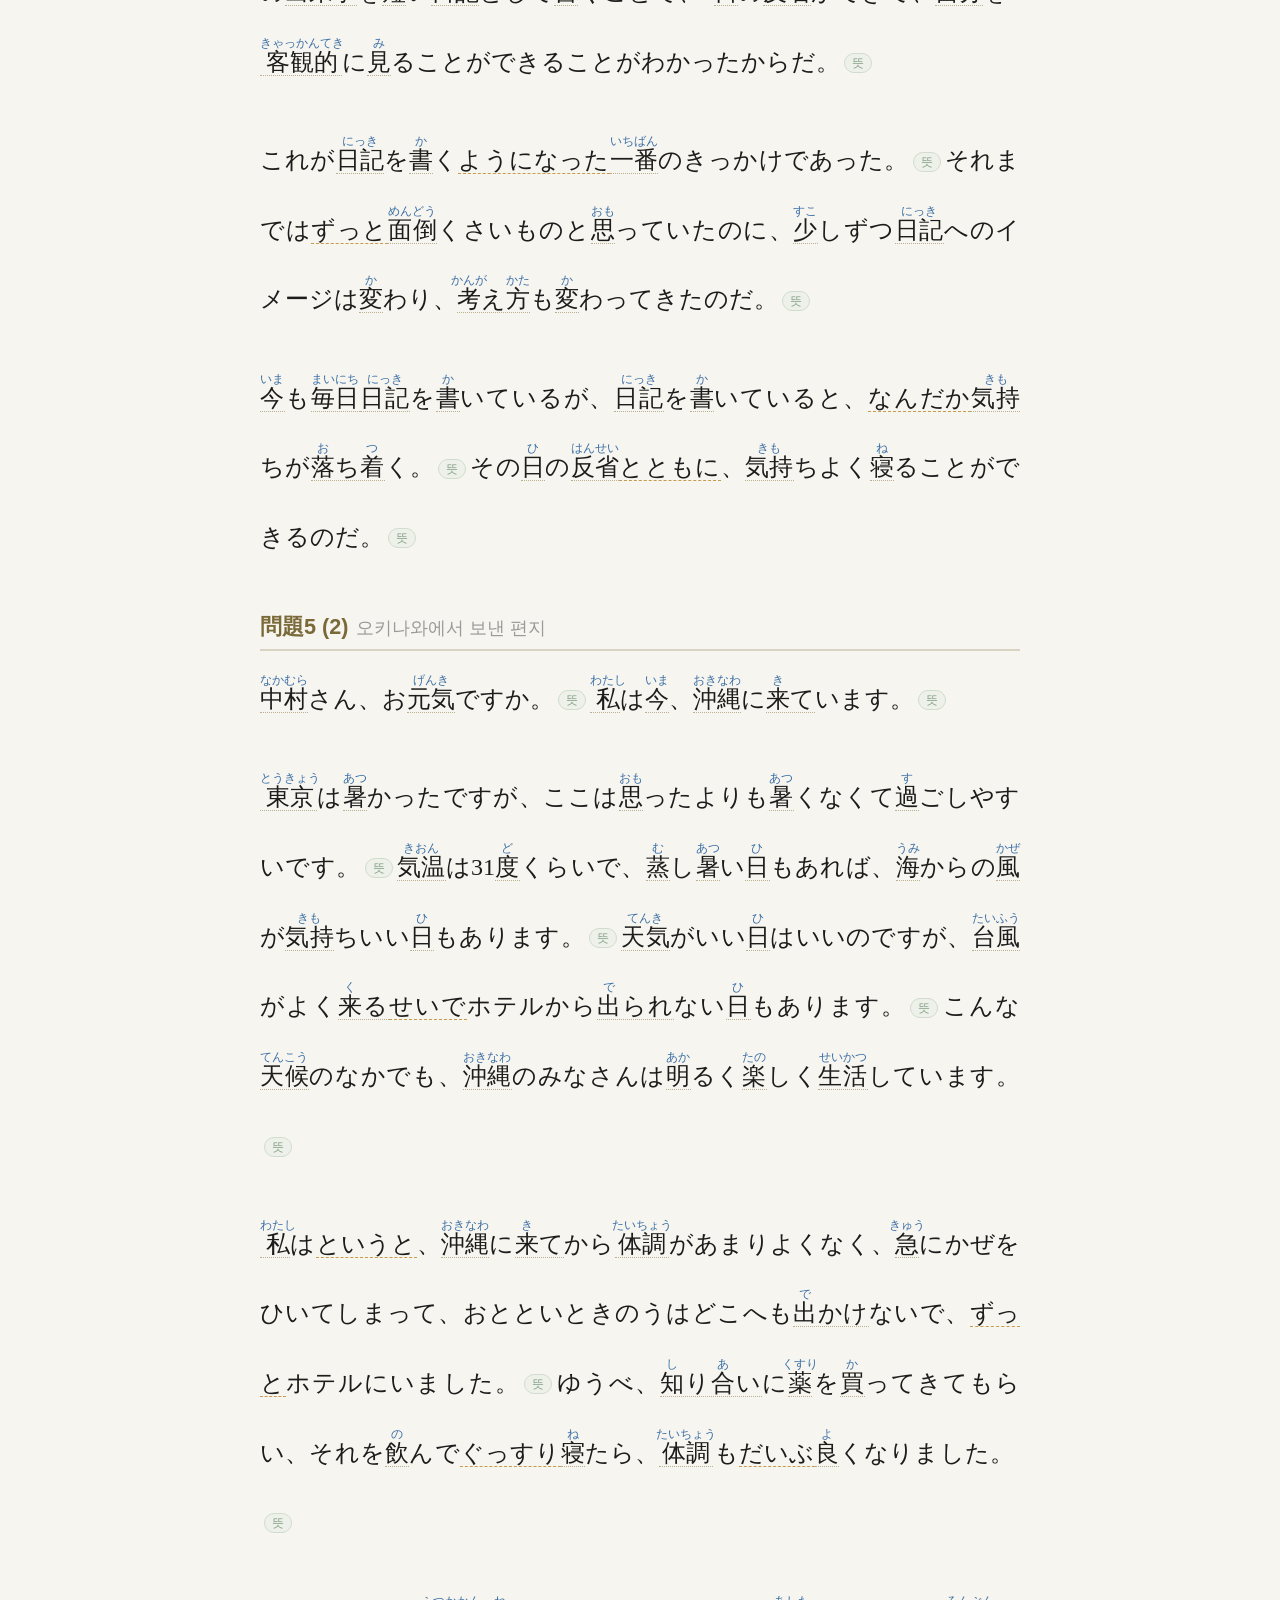
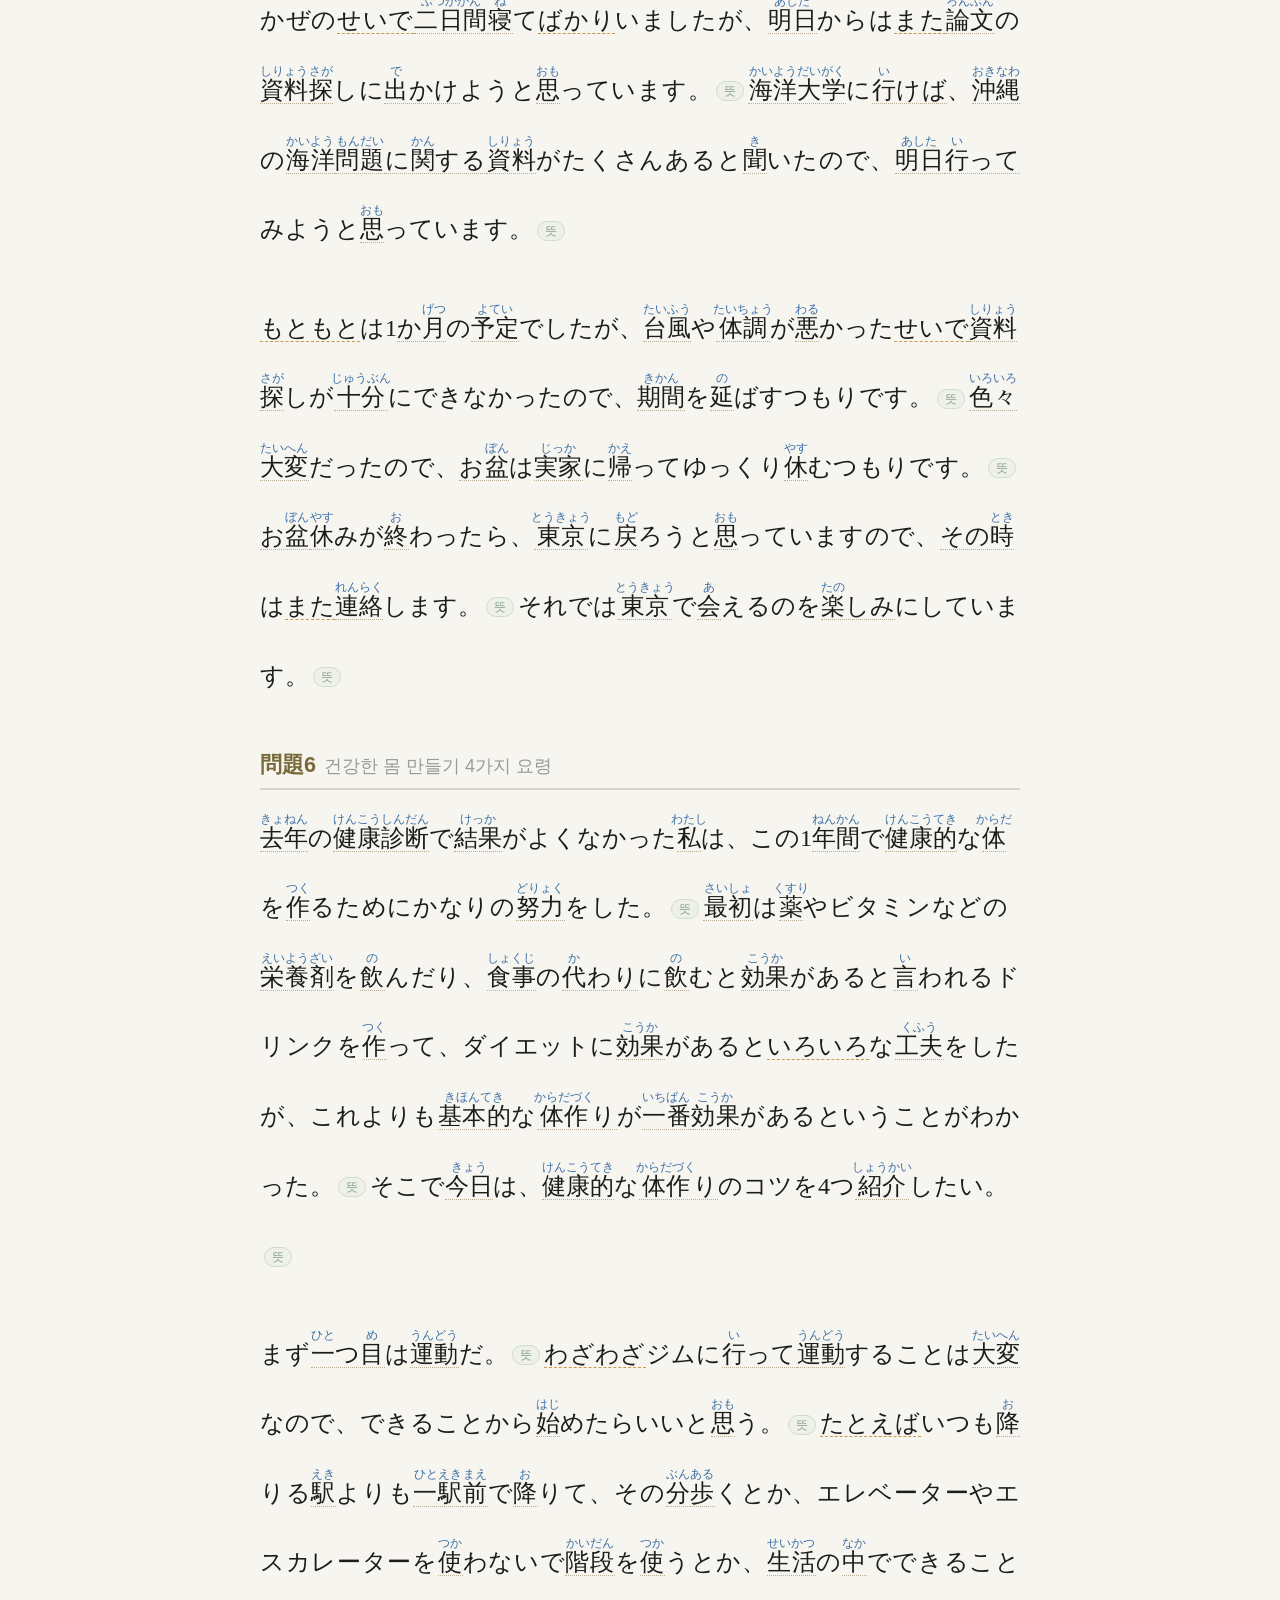
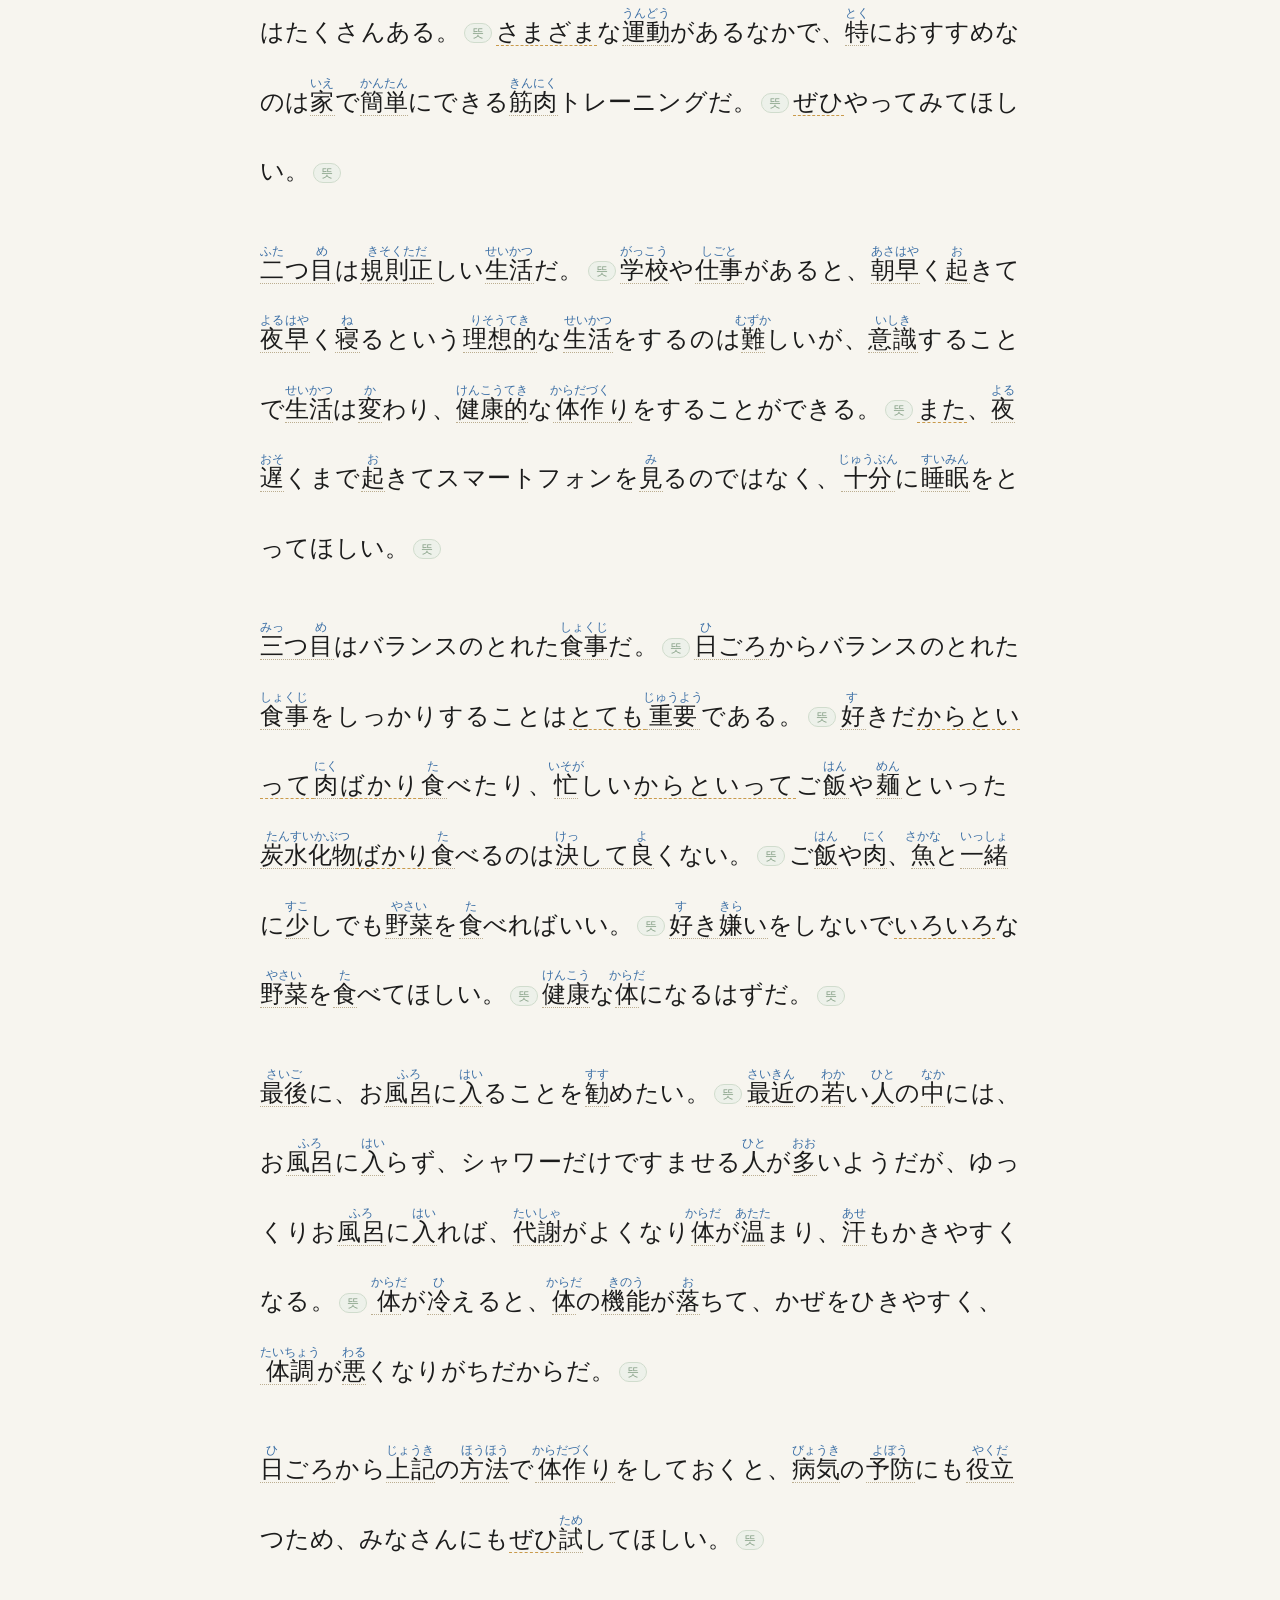
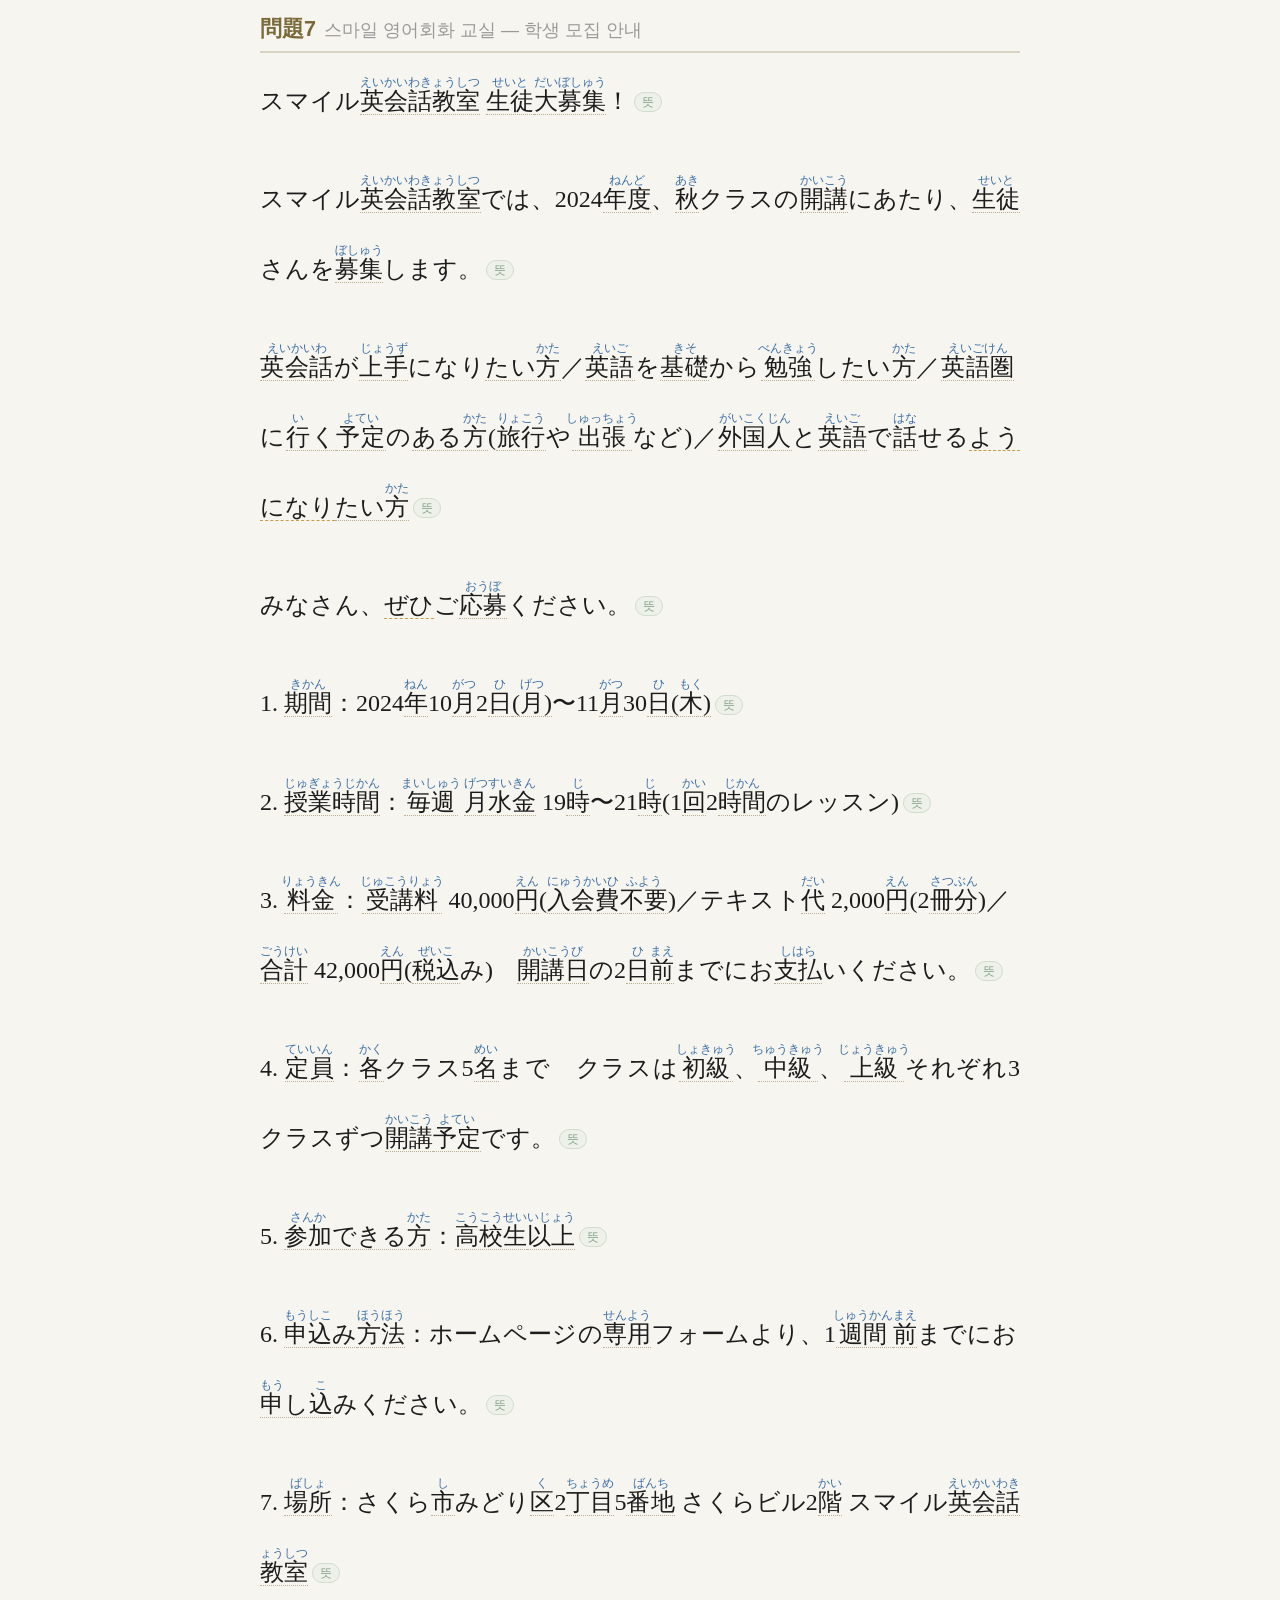
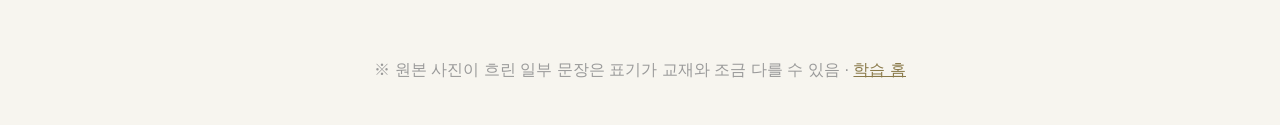
==== commit 4945b82e: "3회 진도: 단어장 덱 신설 + 한자 127단어 + 독해 9편 + 문장별 뜻 버튼 단어장 덱 신설 (일본어단어장.html + data_단어장.js, 152단어) - 한자 자원 분해" ====
--- a/독해지문_2회_問題4-7_후리가나.html
+++ b/독해지문_2회_問題4-7_후리가나.html
@@ -4,44 +4,10 @@
 <meta charset="UTF-8">
 <meta name="viewport" content="width=device-width, initial-scale=1.0">
 <title>독해 지문 2회 (問題4~7) · 후리가나</title>
+<link rel="stylesheet" href="reader.css">
 <style>
-  html{font-size:24px}
-  *{box-sizing:border-box;margin:0;padding:0}
-  body{font-family:'Yu Mincho','Hiragino Mincho ProN','Noto Serif JP',serif;
-    background:#f7f5ef;color:#1c1c1c;line-height:2.9;padding:32px 18px}
-  .wrap{max-width:760px;margin:0 auto}
-  h1{font-size:1.15rem;color:#555;font-weight:600;margin-bottom:6px;font-family:'Malgun Gothic',sans-serif}
-  .sub{font-family:'Malgun Gothic',sans-serif;font-size:.72rem;color:#8a8a8a;margin-bottom:10px;line-height:1.5}
-  .hint{font-family:'Malgun Gothic',sans-serif;font-size:.72rem;color:#8a8a8a;margin-bottom:14px;line-height:1.5}
-  .btnrow{margin-bottom:20px;display:flex;gap:8px;flex-wrap:wrap}
-  .tbtn{font-family:'Malgun Gothic',sans-serif;font-size:.72rem;cursor:pointer;
-    background:#eee7d4;border:1px solid #d3c9ac;color:#6a5a2a;padding:7px 14px;border-radius:999px}
-  .tbtn:hover{background:#e6dcc0}
-  .lesson{margin-bottom:38px}
-  .lh{font-family:'Malgun Gothic',sans-serif;font-size:.9rem;font-weight:700;color:#7a6a3a;
-      border-bottom:2px solid #d9d3c4;padding-bottom:6px;margin-bottom:14px;line-height:1.5}
-  .lh small{color:#9a9a9a;font-weight:400;margin-left:8px}
-  p.jp{margin-bottom:.7em;text-align:justify}
-  .ko{font-family:'Malgun Gothic',sans-serif;font-size:.78rem;color:#3f6b45;line-height:1.65;
-      padding-left:12px;border-left:3px solid #b7cdb7;margin-bottom:1.4em;display:none}
-  .ko.show{display:block}
-  .kw{cursor:pointer;position:relative;border-bottom:1px dotted #bcae90}
-  .kw.conj{border-bottom:1px dashed #c99a4b}
-  .kw:hover,.kw.open{background:#fff2c9;border-radius:3px}
-  .kw .mn{display:none;position:absolute;top:100%;left:50%;transform:translateX(-50%);
-    pointer-events:none;background:#2d3850;color:#fff;font-size:.58rem;
-    font-family:'Malgun Gothic',sans-serif;font-weight:600;padding:3px 9px;border-radius:7px;
-    white-space:nowrap;z-index:5;margin-top:3px;box-shadow:0 3px 10px rgba(0,0,0,.22)}
-  .kw .mn::before{content:"";position:absolute;bottom:100%;left:50%;transform:translateX(-50%);
-    border:5px solid transparent;border-bottom-color:#2d3850}
-  .kw.open .mn{display:block}
-  .foot{margin-top:30px;color:#9a9a9a;font-size:.68rem;font-family:'Malgun Gothic',sans-serif;text-align:center}
-  @media print{
-    body{background:#fff}
-    .kw .mn{display:block !important;position:static;transform:none;background:none;color:#3f6b45;
-      box-shadow:none;font-size:.55rem;margin:0}
-    .kw .mn::before{display:none}.btnrow{display:none}.ko{display:block}
-  }
+  body{line-height:2.9}
+  .jp{margin-bottom:1.2em}
   ruby{ruby-align:center}
   rt{font-size:.5em;color:#3a6ea5;font-weight:400;font-family:'Yu Gothic','Noto Sans JP',sans-serif}
 </style>
@@ -50,90 +16,17 @@
 <div class="wrap">
   <h1>독해 지문 2회 · 問題4~7 <span style="font-weight:400;color:#999">(후리가나)</span></h1>
   <div class="sub">JLPT 문제집 83~91쪽 · 읽기 연습용 (한자 위 후리가나)</div>
-  <div class="hint">한자 위에 후리가나가 있고, 한자어·<b>접속어</b>를 <b>탭하면 뜻</b>이 떠요(다시 탭하면 사라짐). 노란 밑줄이 접속어입니다.</div>
+  <div class="hint">한자 위에 후리가나가 있고, 한자어·<b>접속어</b>를 <b>탭하면 뜻</b>이 떠요(다시 탭하면 사라짐). 노란 밑줄이 접속어입니다.<br>
+    문장 끝의 초록 <b>뜻</b> 버튼을 누른 문장만 <b>해석</b>이 바로 아래에 펼쳐져요(한 번 더 누르면 닫힘).</div>
   <div class="btnrow">
-    <button class="tbtn" id="toggleAll">뜻 전부 보기 / 숨기기</button>
-    <button class="tbtn" id="toggleKo">해석 보기 / 숨기기</button>
+    <button class="tbtn" id="toggleAll">단어 뜻 전부 보기 / 숨기기</button>
   </div>
   <div id="out"></div>
   <div class="foot">※ 원본 사진이 흐린 일부 문장은 표기가 교재와 조금 다를 수 있음 · <a href="일본어_학습_홈.html">학습 홈</a></div>
 </div>
 
+<script>window.SHOW_FURI=true;</script>
 <script src="data_2회_問題4-7.js"></script>
-<script>
-const SHOW_FURI=true;
-const esc=s=>s.replace(/&/g,"&amp;").replace(/</g,"&lt;").replace(/>/g,"&gt;");
-const KEYS=Object.keys(DICT).sort((a,b)=>b.length-a.length);
-const MAXLEN=KEYS.length?KEYS[0].length:1;
-/* 후리가나를 '한자 부분에만' 얹는다.
-   예) 来て(きて) → 来 위에 き, 오쿠리가나 て는 그대로. */
-const isKana=c=>/[ぁ-ゟ゠-ヿー]/.test(c);
-function rubyHtml(k,r){
-  if(!r) return esc(k);
-  const segs=[]; let cur="", curKana=null;
-  for(const ch of k){
-    const kn=isKana(ch);
-    if(curKana===null||kn===curKana){cur+=ch;curKana=kn;}
-    else{segs.push({t:cur,kana:curKana});cur=ch;curKana=kn;}
-  }
-  if(cur)segs.push({t:cur,kana:curKana});
-  if(segs.length===1&&!segs[0].kana)
-    return `<ruby>${esc(k)}<rt>${esc(r)}</rt></ruby>`;
-  let rest=r, out="", ok=true;
-  for(let i=0;i<segs.length;i++){
-    const s=segs[i];
-    if(s.kana){
-      if(rest.startsWith(s.t)){ out+=esc(s.t); rest=rest.slice(s.t.length); }
-      else { ok=false; break; }
-    }else{
-      const next=segs[i+1];
-      let read;
-      if(next&&next.kana){
-        const idx=rest.indexOf(next.t);
-        if(idx<=0){ ok=false; break; }
-        read=rest.slice(0,idx); rest=rest.slice(idx);
-      }else{ read=rest; rest=""; }
-      out+=`<ruby>${esc(s.t)}<rt>${esc(read)}</rt></ruby>`;
-    }
-  }
-  if(!ok||rest) return `<ruby>${esc(k)}<rt>${esc(r)}</rt></ruby>`;
-  return out;
-}
-function markup(s){
-  let out="",i=0;
-  while(i<s.length){
-    let hit=null;
-    for(let L=Math.min(MAXLEN,s.length-i);L>=1;L--){
-      const sub=s.substr(i,L);
-      if(Object.prototype.hasOwnProperty.call(DICT,sub)){hit=[sub,DICT[sub]];break;}
-    }
-    if(hit){
-      const [k,[r,m]]=hit;
-      const inner=(SHOW_FURI&&r)?rubyHtml(k,r):esc(k);
-      const mn=(!SHOW_FURI&&r)?esc(r)+" · "+esc(m):esc(m);
-      out+=`<span class="kw${r===null?' conj':''}">${inner}<span class="mn">${mn}</span></span>`;
-      i+=k.length;
-    }else{ out+=esc(s[i]); i++; }
-  }
-  return out;
-}
-document.getElementById("out").innerHTML=TEXTS.map(t=>
-  `<div class="lesson"><div class="lh">${esc(t.id)}<small>${esc(t.title)}</small></div>`+
-  t.paras.map(p=>`<p class="jp">${markup(p[0])}</p><div class="ko">${esc(p[1])}</div>`).join("")+
-  `</div>`).join("");
-document.getElementById("out").addEventListener("click",e=>{
-  const el=e.target.closest(".kw"); if(!el)return; el.classList.toggle("open");
-});
-document.getElementById("toggleAll").onclick=()=>{
-  const kws=document.querySelectorAll("#out .kw");
-  const any=[...kws].some(k=>!k.classList.contains("open"));
-  kws.forEach(k=>k.classList.toggle("open",any));
-};
-document.getElementById("toggleKo").onclick=()=>{
-  const ks=document.querySelectorAll("#out .ko");
-  const any=[...ks].some(k=>!k.classList.contains("show"));
-  ks.forEach(k=>k.classList.toggle("show",any));
-};
-</script>
+<script src="reader.js"></script>
 </body>
 </html>
--- a/reader.css
+++ b/reader.css
@@ -0,0 +1,64 @@
+/* ===== 독해 지문 공통 스타일 ===== */
+html{font-size:24px}
+*{box-sizing:border-box;margin:0;padding:0}
+body{font-family:'Yu Mincho','Hiragino Mincho ProN','Noto Serif JP',serif;
+  background:#f7f5ef;color:#1c1c1c;line-height:2.3;padding:32px 18px}
+.wrap{max-width:760px;margin:0 auto}
+h1{font-size:1.15rem;color:#555;font-weight:600;margin-bottom:6px;font-family:'Malgun Gothic',sans-serif}
+.sub{font-family:'Malgun Gothic',sans-serif;font-size:.72rem;color:#8a8a8a;margin-bottom:10px;line-height:1.5}
+.hint{font-family:'Malgun Gothic',sans-serif;font-size:.72rem;color:#8a8a8a;margin-bottom:14px;line-height:1.5}
+.btnrow{margin-bottom:20px;display:flex;gap:8px;flex-wrap:wrap}
+.tbtn{font-family:'Malgun Gothic',sans-serif;font-size:.72rem;cursor:pointer;
+  background:#eee7d4;border:1px solid #d3c9ac;color:#6a5a2a;padding:7px 14px;border-radius:999px}
+.tbtn:hover{background:#e6dcc0}
+.lesson{margin-bottom:38px}
+.lh{font-family:'Malgun Gothic',sans-serif;font-size:.9rem;font-weight:700;color:#7a6a3a;
+    border-bottom:2px solid #d9d3c4;padding-bottom:6px;margin-bottom:14px;line-height:1.5}
+.lh small{color:#9a9a9a;font-weight:400;margin-left:8px}
+
+/* 문단 = div, 문장 = inline span (해석은 block이라 열리면 줄이 나뉜다) */
+.jp{margin-bottom:1em;text-align:justify}
+.sent{position:relative}
+.sent.open-ko{background:#fffaea;border-radius:4px}
+
+/* 문장 끝 「뜻」 버튼 */
+.tko{font-family:'Malgun Gothic',sans-serif;font-size:.5rem;line-height:1;cursor:pointer;
+  background:#e8efe8;border:1px solid #b7cdb7;color:#3f6b45;
+  padding:3px 7px;border-radius:999px;margin:0 4px;vertical-align:.22em;opacity:.6;transition:.12s}
+.tko:hover{opacity:1;background:#d7e7d7}
+.sent.open-ko>.tko{opacity:1;background:#3f6b45;color:#fff;border-color:#3f6b45}
+
+/* 문장별 해석 */
+.ko{display:none;font-family:'Malgun Gothic',sans-serif;font-size:.76rem;color:#3f6b45;
+  line-height:1.6;padding:6px 0 8px 12px;border-left:3px solid #b7cdb7;margin:4px 0 8px;text-align:left}
+.sent.open-ko>.ko{display:block}
+
+/* 클릭 사전 */
+.kw{cursor:pointer;position:relative;border-bottom:1px dotted #bcae90}
+.kw.conj{border-bottom:1px dashed #c99a4b}
+.kw:hover,.kw.open{background:#fff2c9;border-radius:3px}
+.kw .mn{display:none;position:absolute;top:100%;left:50%;transform:translateX(-50%);
+  pointer-events:none;background:#2d3850;color:#fff;font-size:.58rem;
+  font-family:'Malgun Gothic',sans-serif;font-weight:600;padding:3px 9px;border-radius:7px;
+  white-space:nowrap;z-index:5;margin-top:3px;box-shadow:0 3px 10px rgba(0,0,0,.22)}
+.kw .mn::before{content:"";position:absolute;bottom:100%;left:50%;transform:translateX(-50%);
+  border:5px solid transparent;border-bottom-color:#2d3850}
+.kw.open .mn{display:block}
+
+/* 원래 빈칸([19] 등) */
+.blank{display:inline-block;min-width:2.2em;text-align:center;background:#fdf3d6;
+  border:1px dashed #c9a24b;border-radius:5px;font-size:.72rem;font-family:'Malgun Gothic',sans-serif;
+  color:#8a6a1a;padding:0 5px;margin:0 2px;vertical-align:.1em;line-height:1.7}
+
+.note{margin-top:34px;padding:14px 16px;background:#efece3;border-left:3px solid #c9a24b;
+  font-family:'Malgun Gothic',sans-serif;font-size:.7rem;color:#6b6b6b;line-height:1.7;border-radius:6px}
+.foot{margin-top:30px;color:#9a9a9a;font-size:.68rem;font-family:'Malgun Gothic',sans-serif;text-align:center}
+.foot a{color:#8a7a4a}
+
+@media print{
+  body{background:#fff}
+  .kw .mn{display:block !important;position:static;transform:none;background:none;color:#3f6b45;
+    box-shadow:none;font-size:.55rem;margin:0}
+  .kw .mn::before{display:none}
+  .btnrow,.tko{display:none}
+}
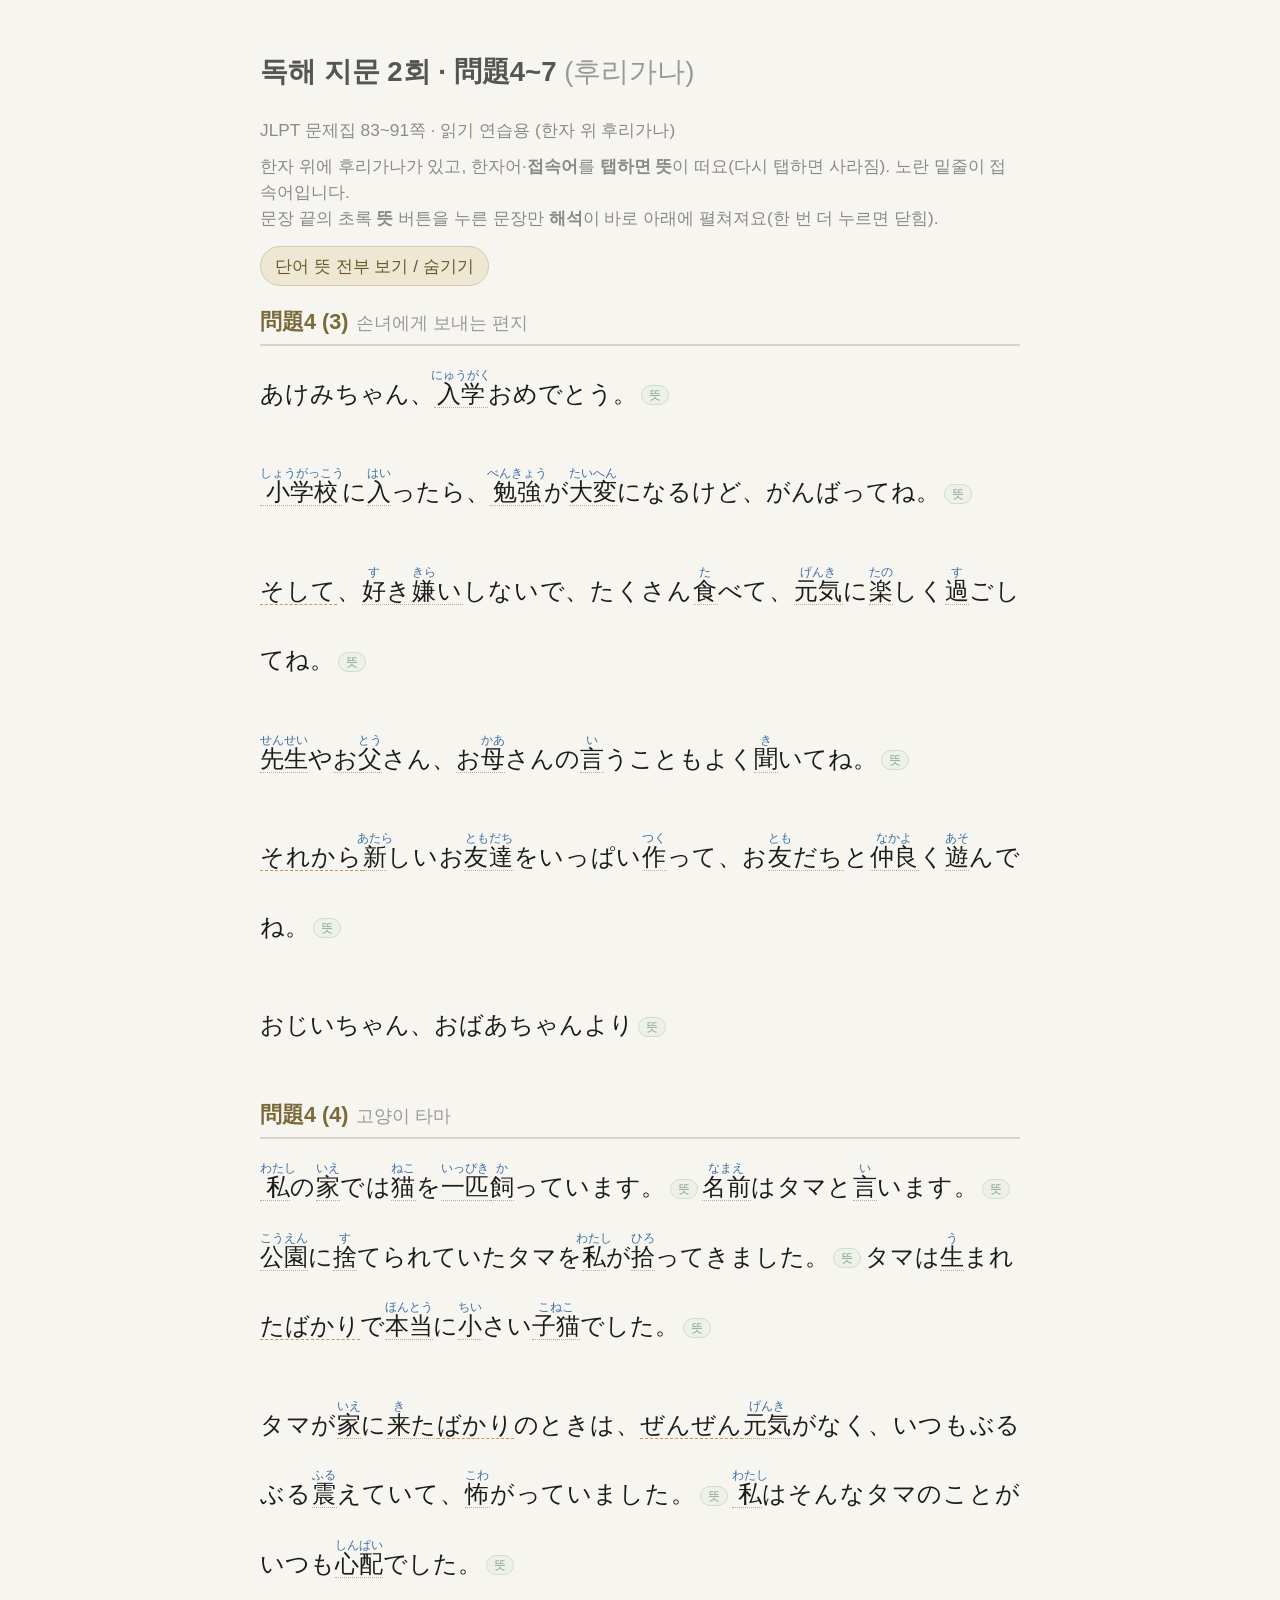
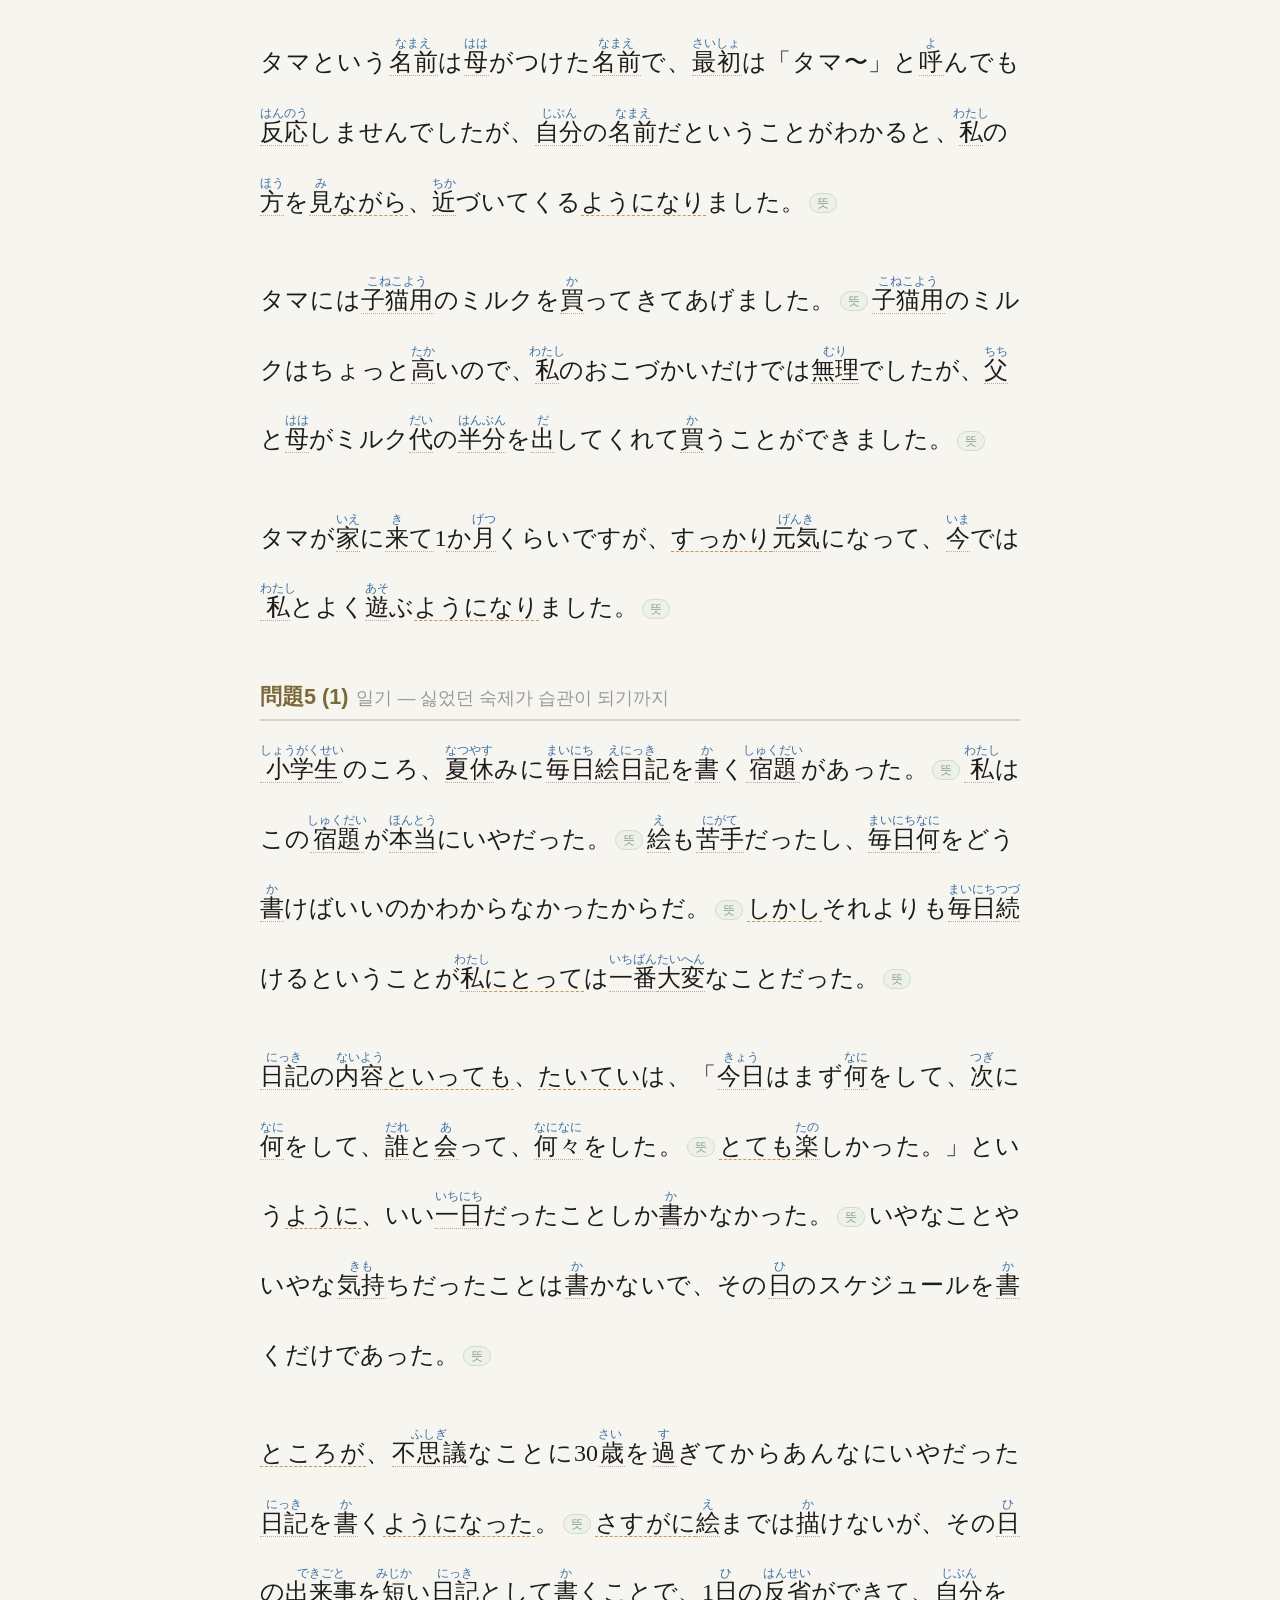
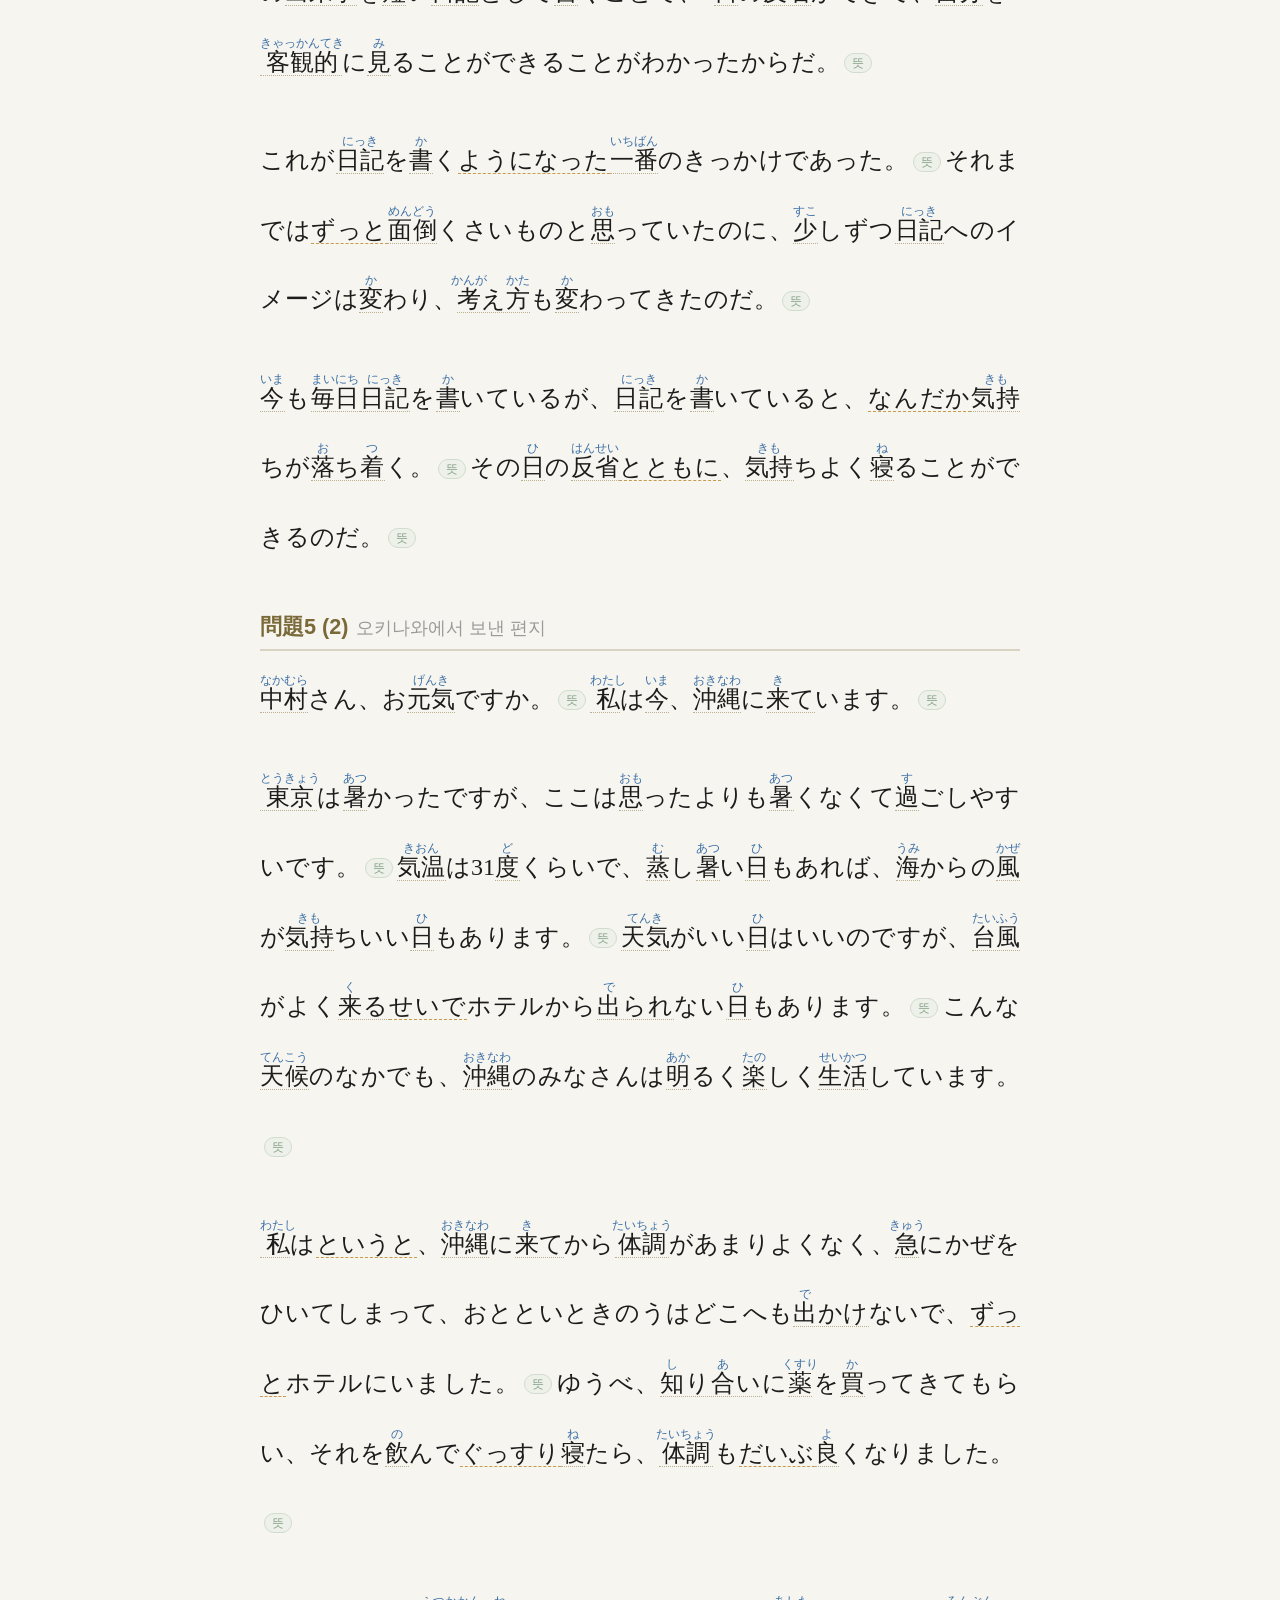
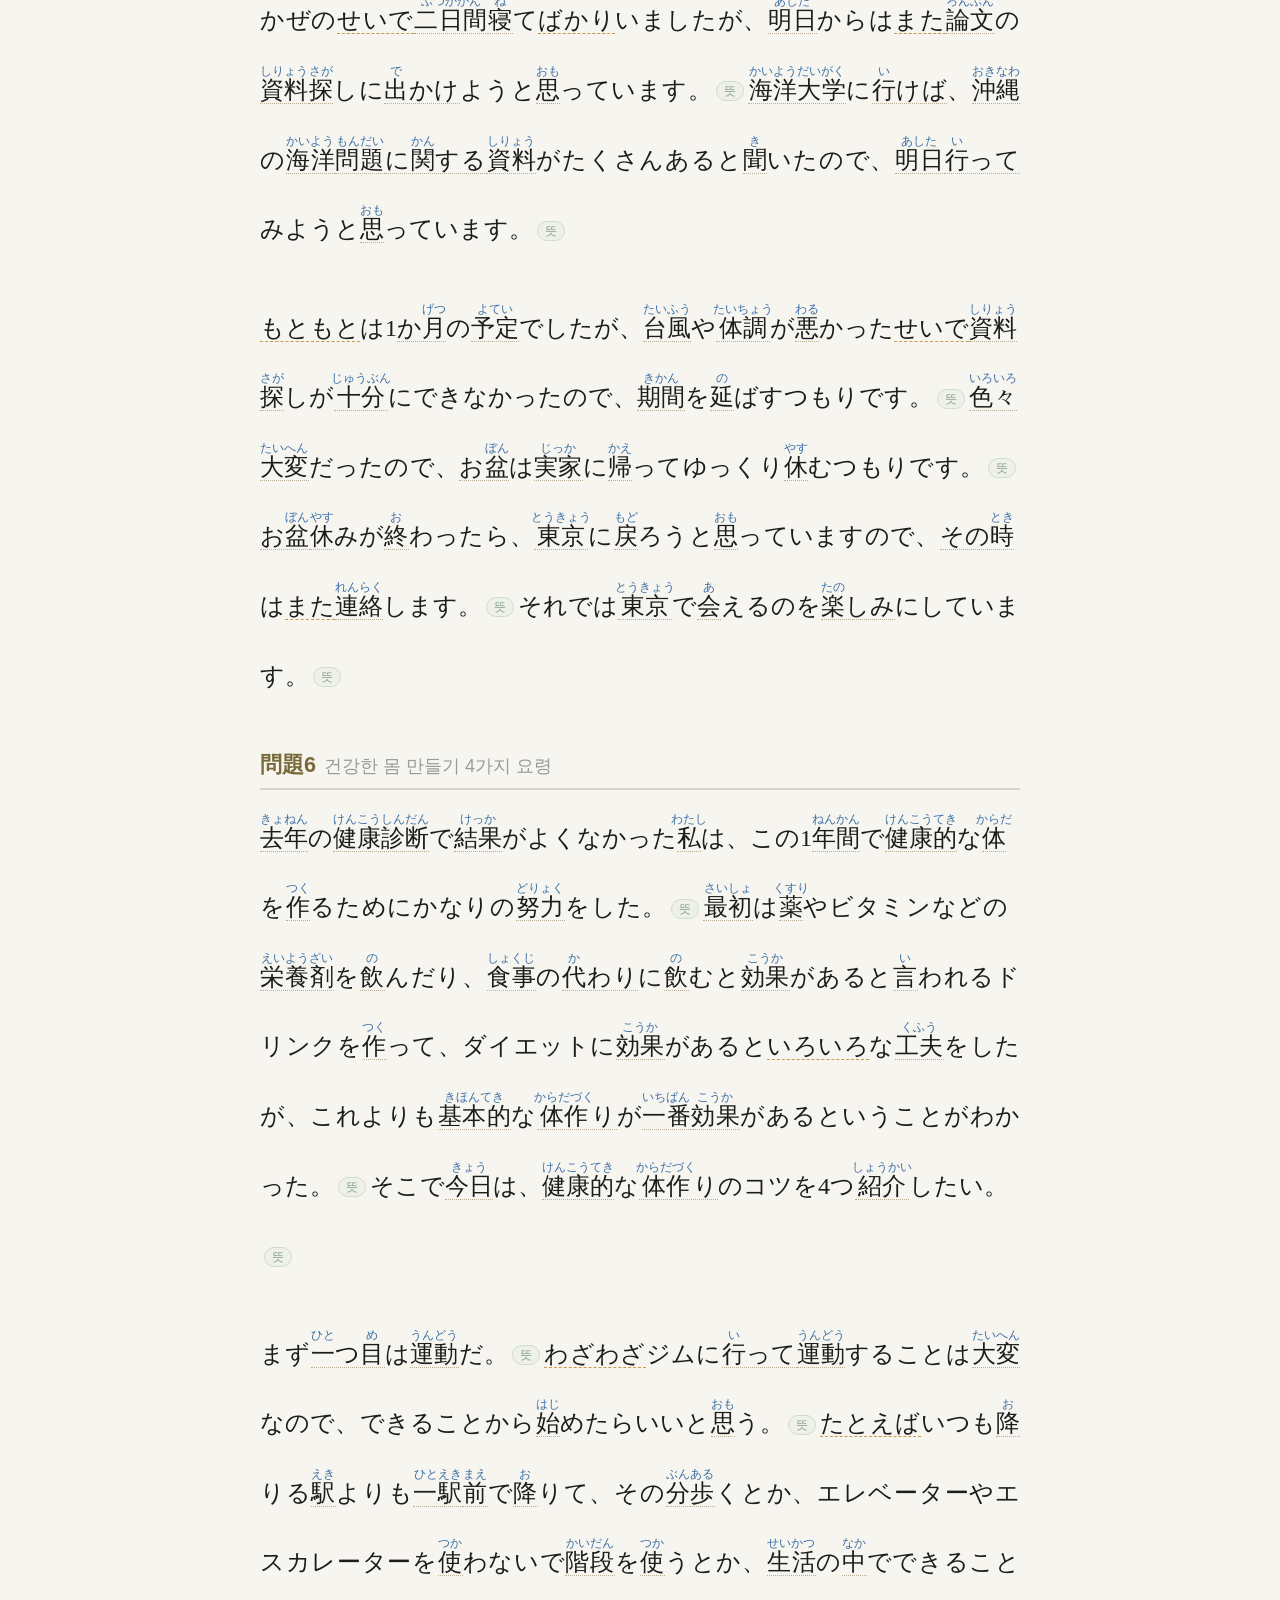
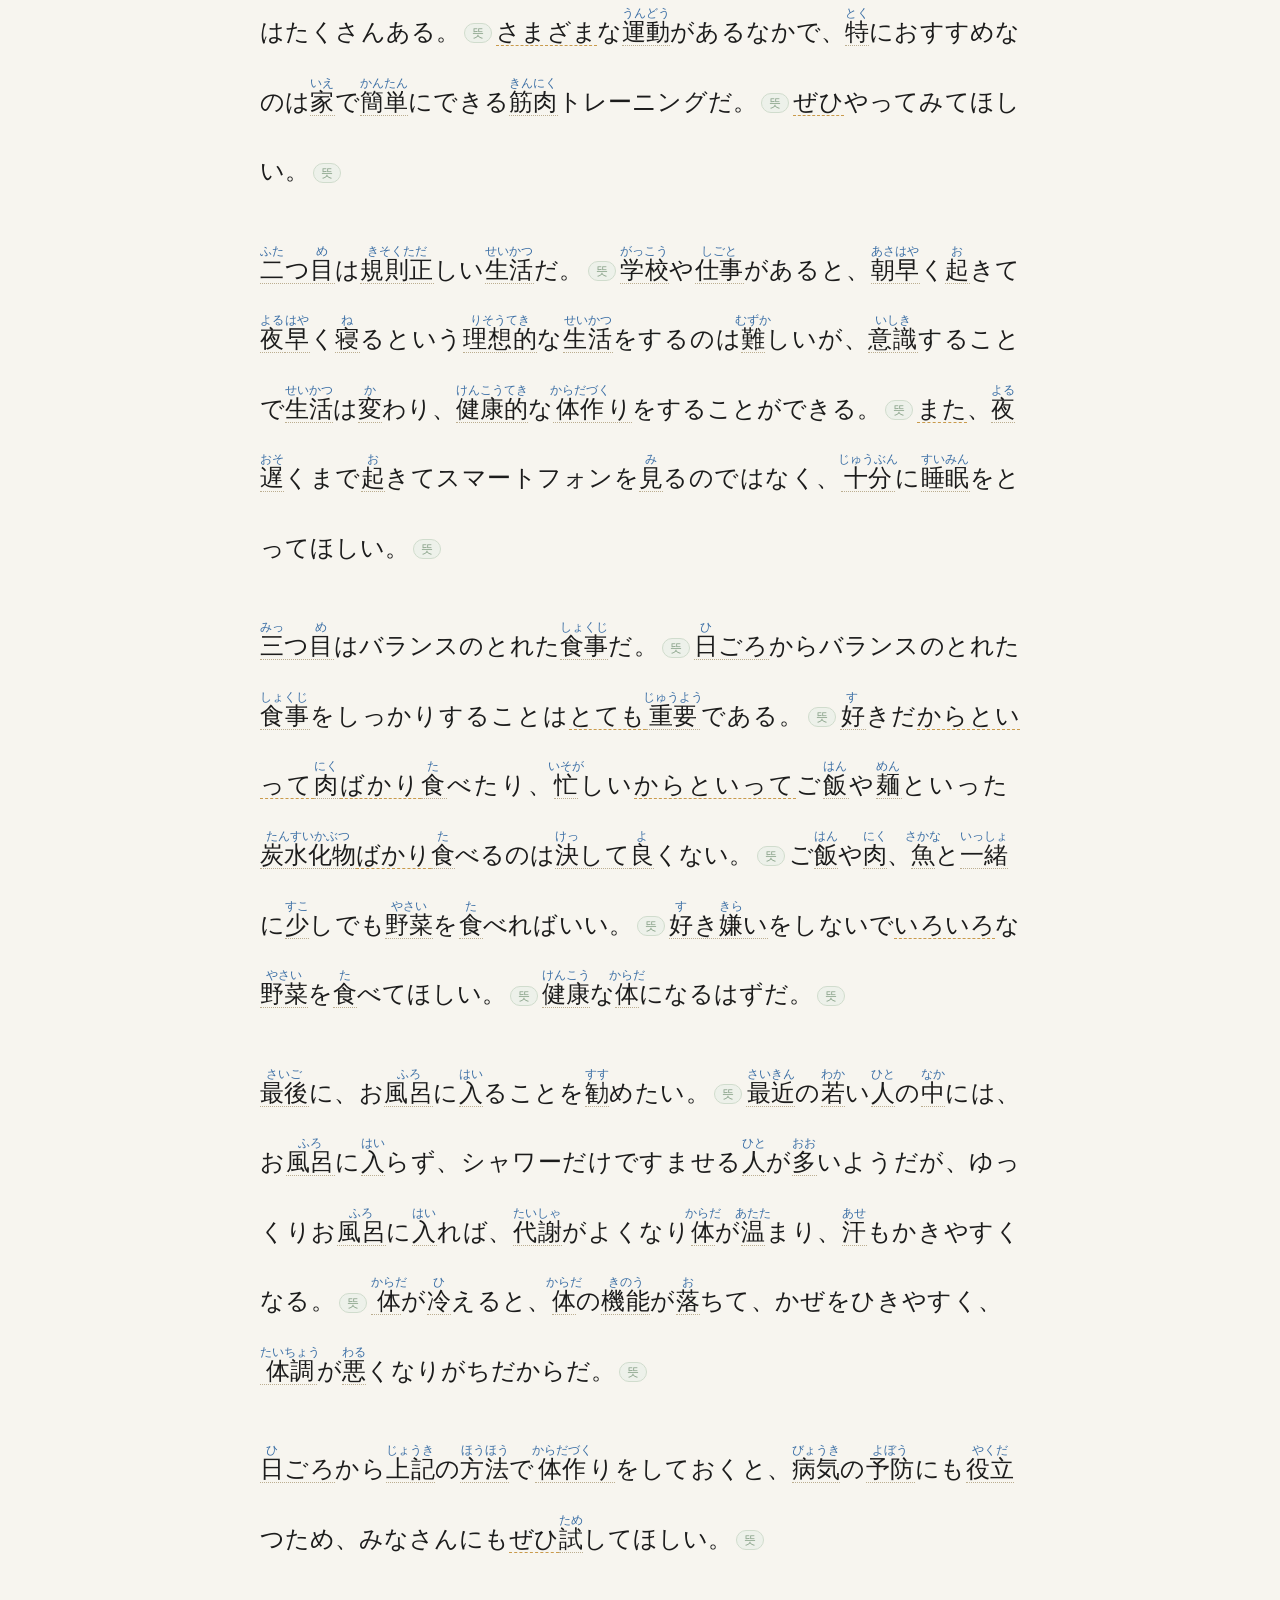
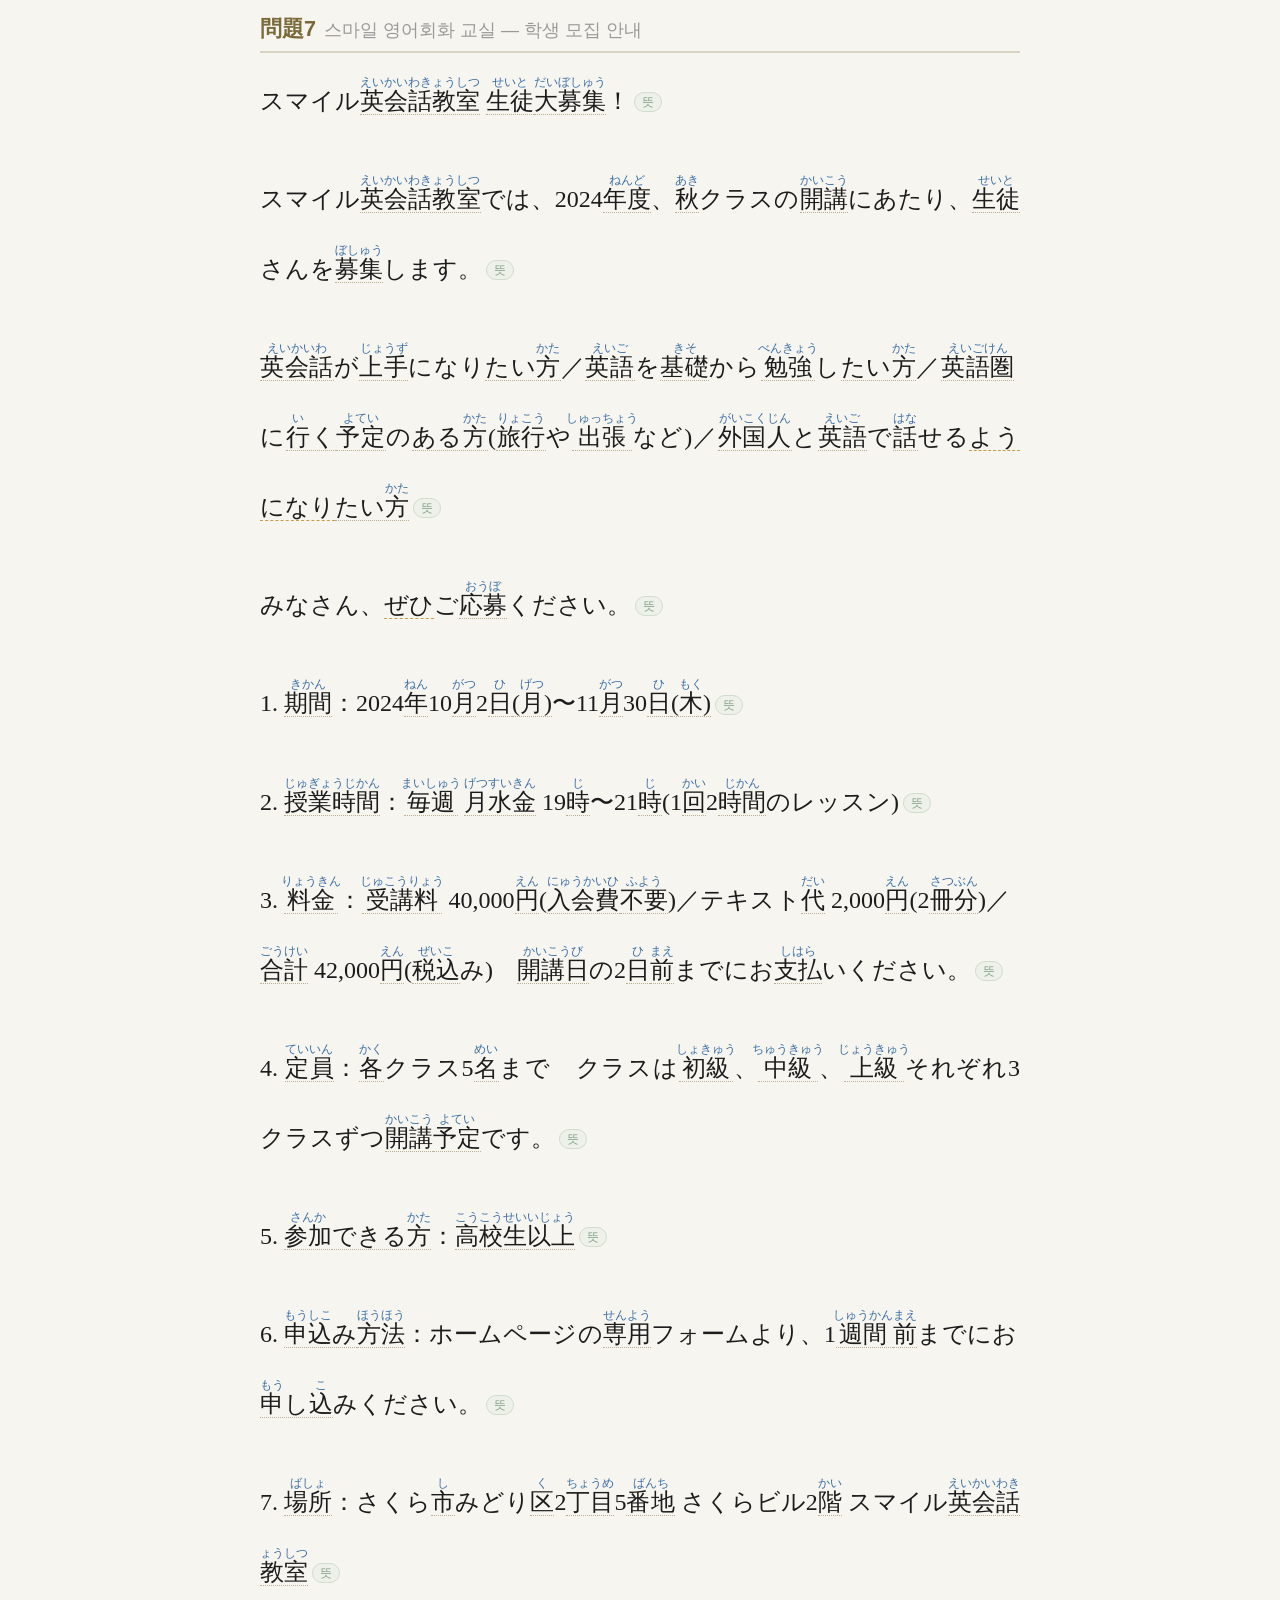
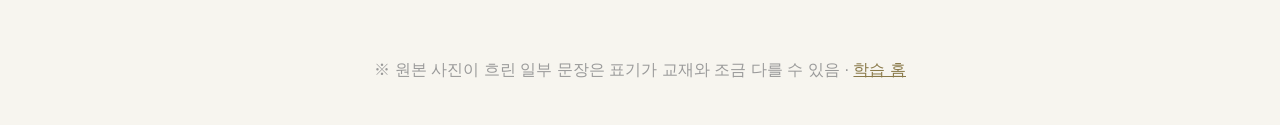
==== commit 39579a29: "후리가나 전수 보완 — 독해 본문 한자 누락 0 3회 독해 사전에 없던 한자 187곳(약 95단어)에 읽기 추가. 문맥마다 읽기가 다른 것은 숫자까지 붙인 항목으로(1日で=いちにち" ====
--- a/독해지문_2회_問題4-7_후리가나.html
+++ b/독해지문_2회_問題4-7_후리가나.html
@@ -4,7 +4,7 @@
 <meta charset="UTF-8">
 <meta name="viewport" content="width=device-width, initial-scale=1.0">
 <title>독해 지문 2회 (問題4~7) · 후리가나</title>
-<link rel="stylesheet" href="reader.css">
+<link rel="stylesheet" href="reader.css?v=20260906">
 <style>
   body{line-height:2.9}
   .jp{margin-bottom:1.2em}
@@ -26,7 +26,7 @@
 </div>
 
 <script>window.SHOW_FURI=true;</script>
-<script src="data_2회_問題4-7.js"></script>
-<script src="reader.js"></script>
+<script src="data_2회_問題4-7.js?v=20261013"></script>
+<script src="reader.js?v=20260906"></script>
 </body>
 </html>
--- a/reader.css
+++ b/reader.css
@@ -45,7 +45,7 @@
   border:5px solid transparent;border-bottom-color:#2d3850}
 .kw.open .mn{display:block}
 
-/* 원래 빈칸([19] 등) */
+/* 원래 빈칸([19] 등) — [19:정답] 형태로 채운 빈칸은 표시 없이 본문처럼 렌더된다 */
 .blank{display:inline-block;min-width:2.2em;text-align:center;background:#fdf3d6;
   border:1px dashed #c9a24b;border-radius:5px;font-size:.72rem;font-family:'Malgun Gothic',sans-serif;
   color:#8a6a1a;padding:0 5px;margin:0 2px;vertical-align:.1em;line-height:1.7}
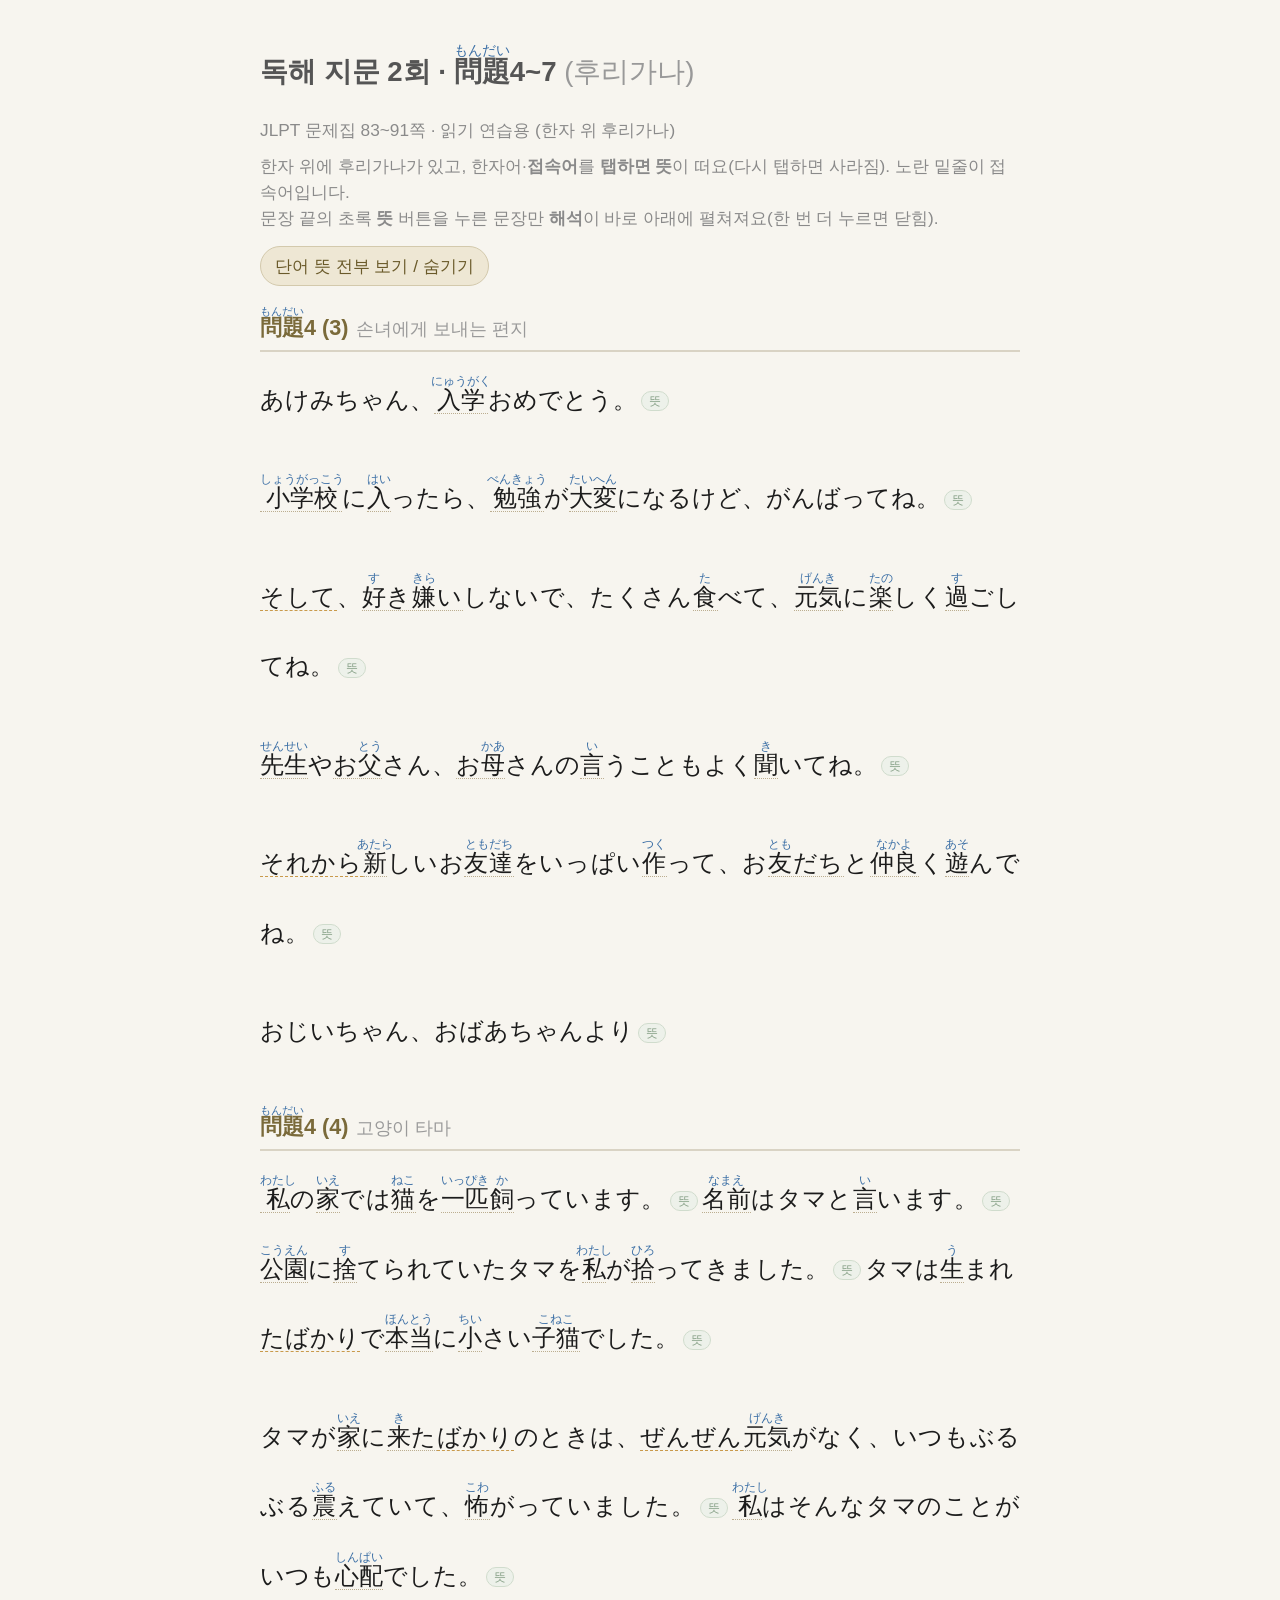
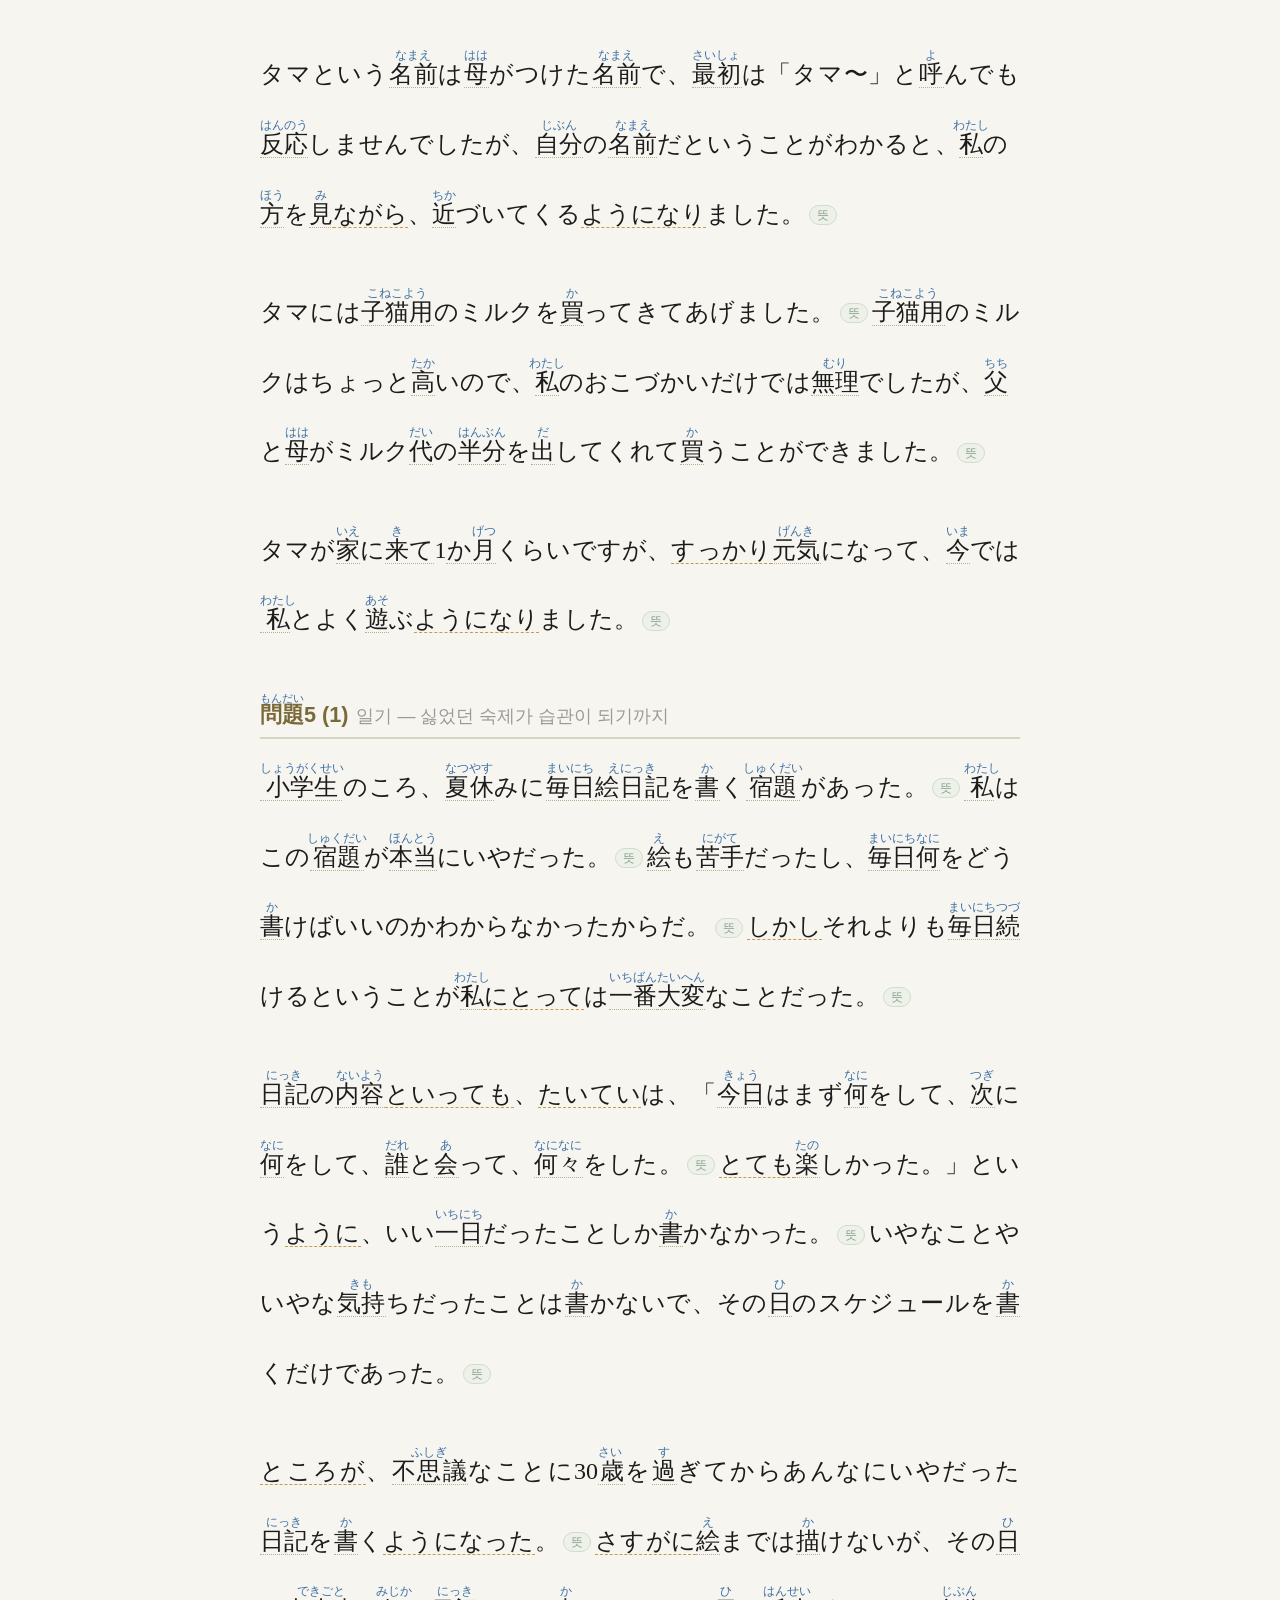
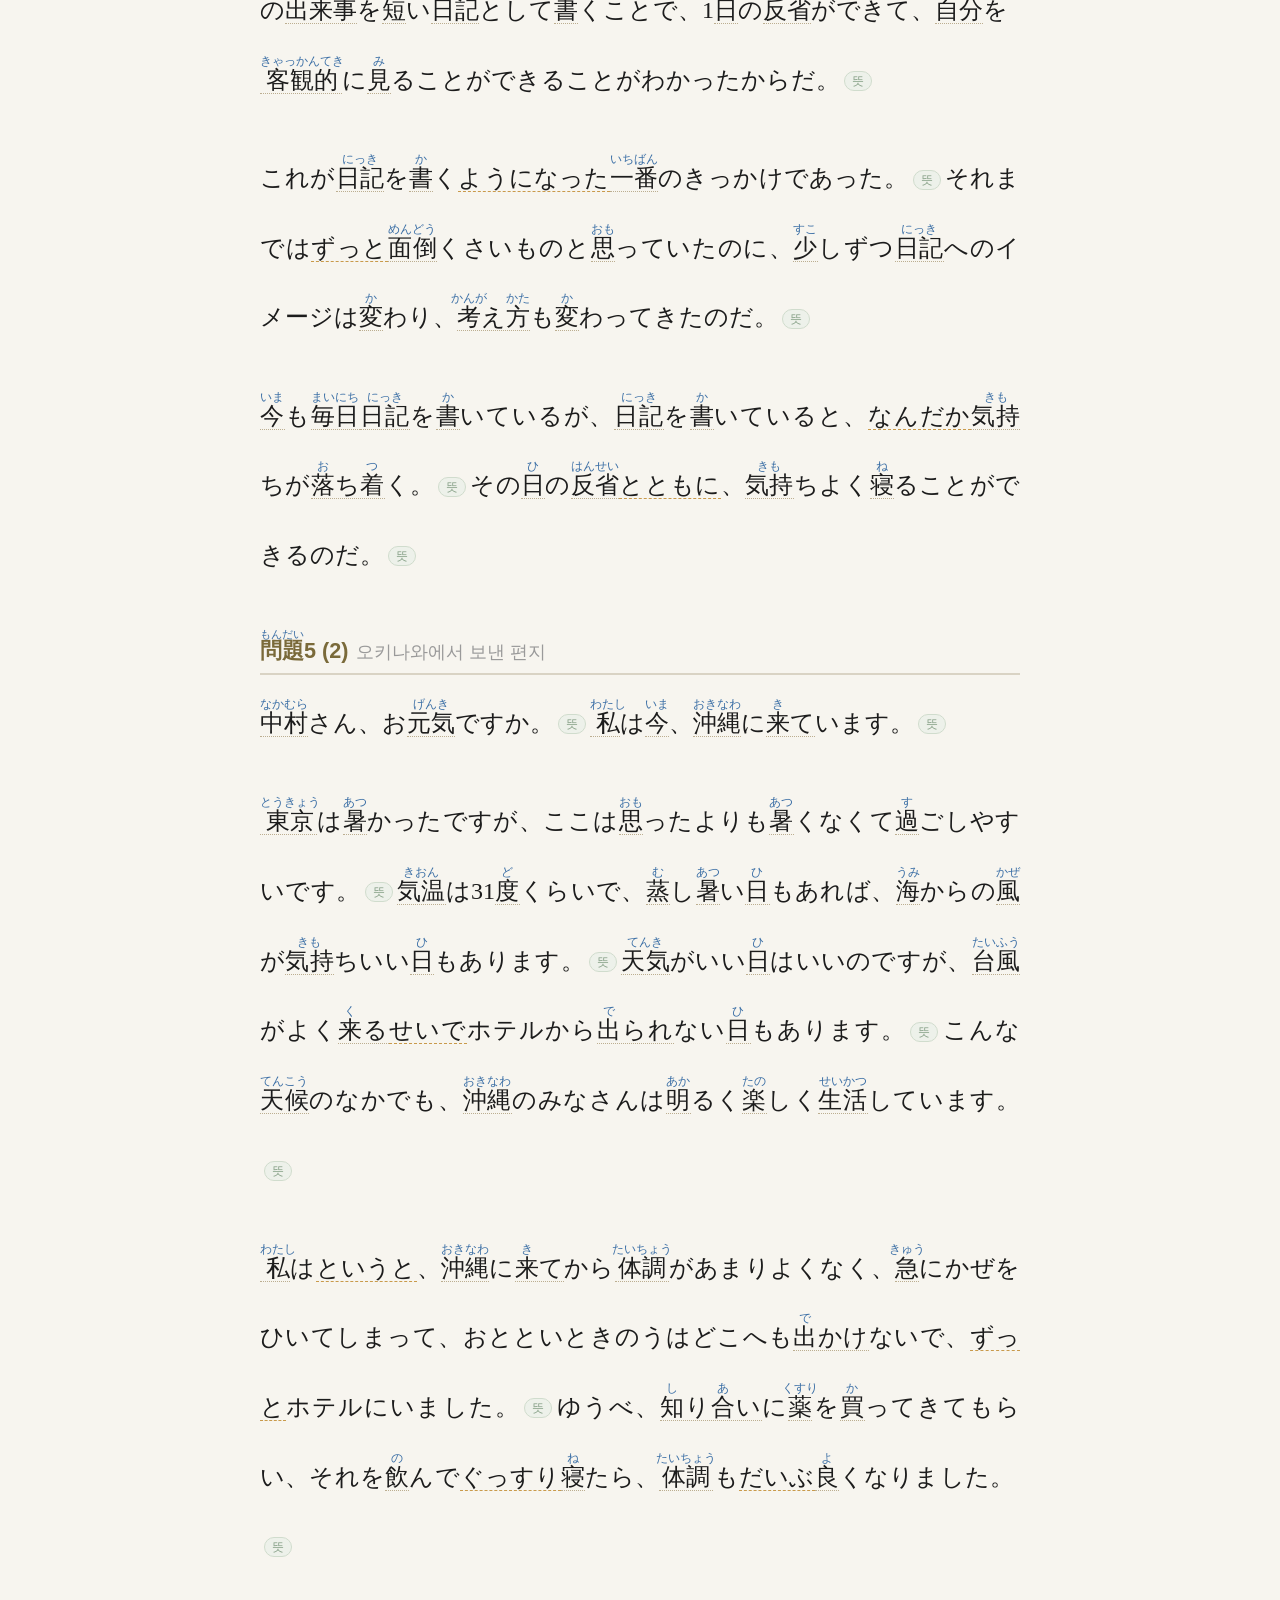
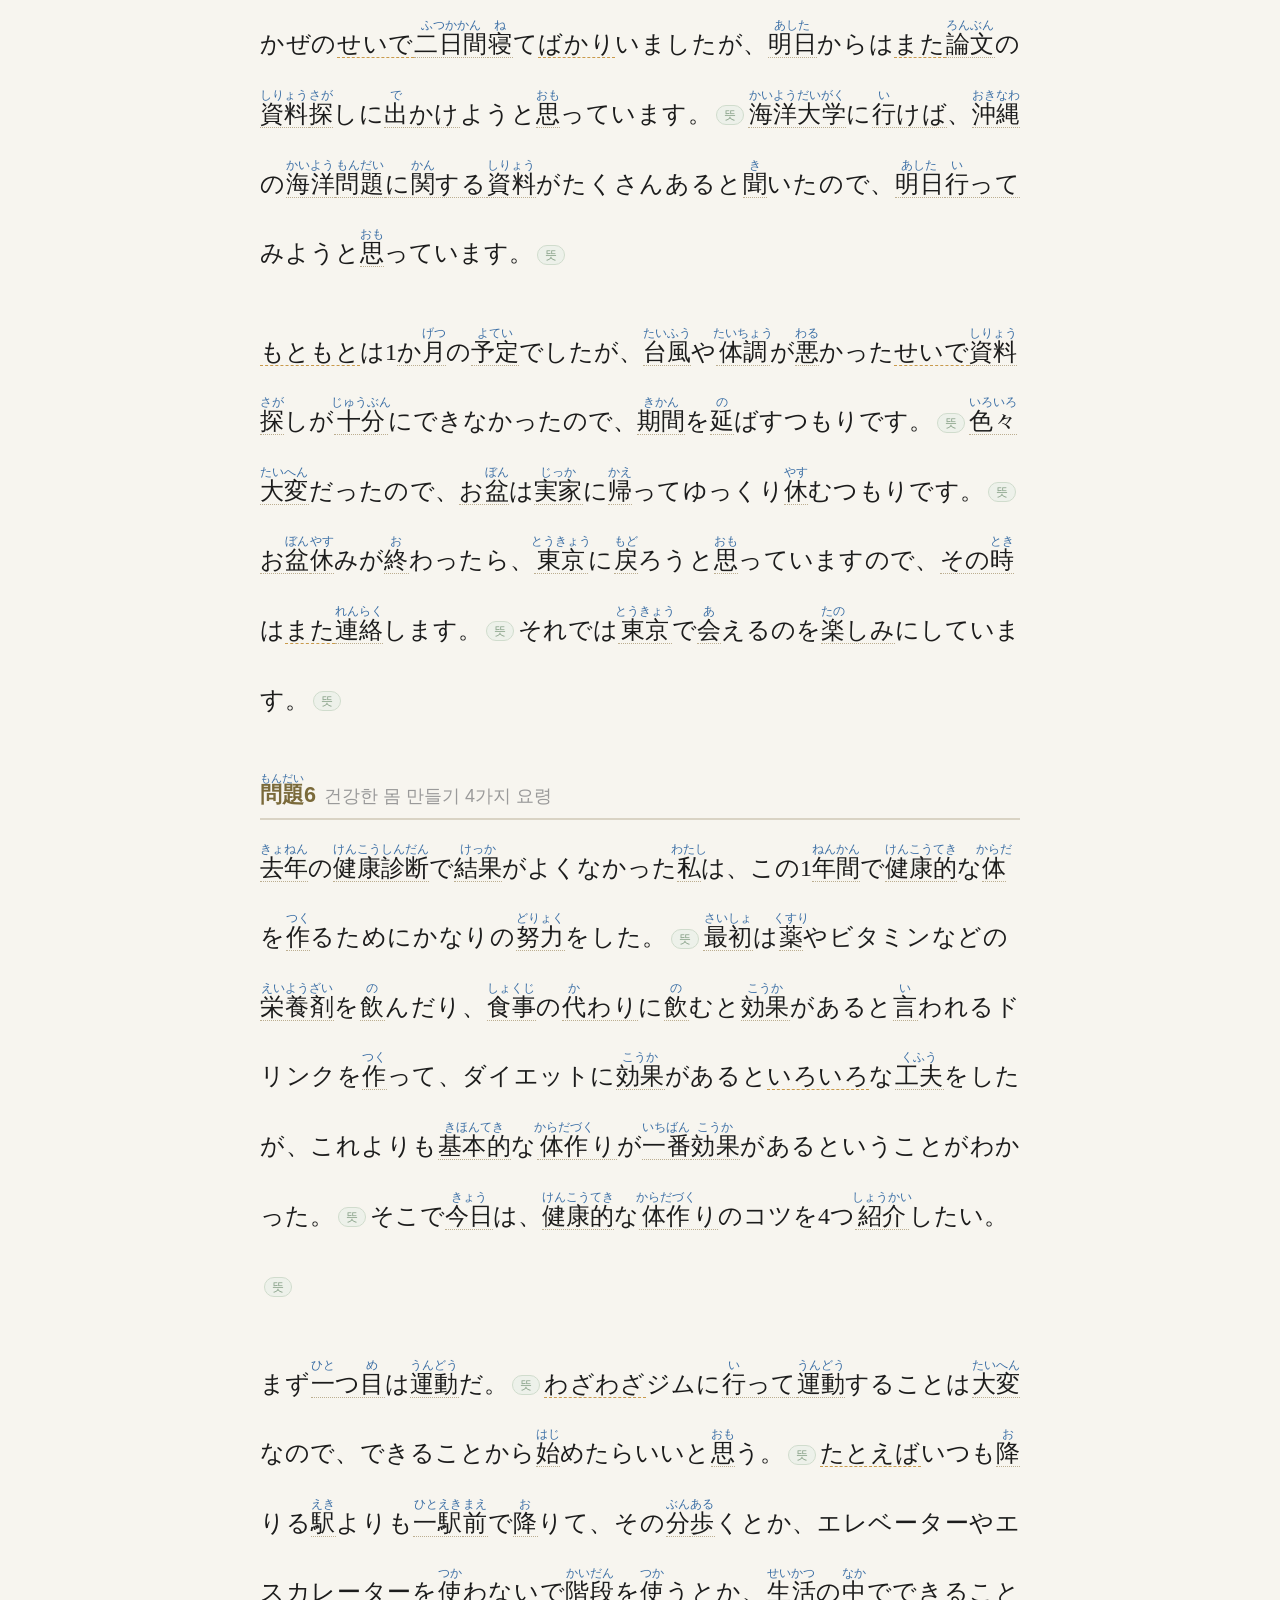
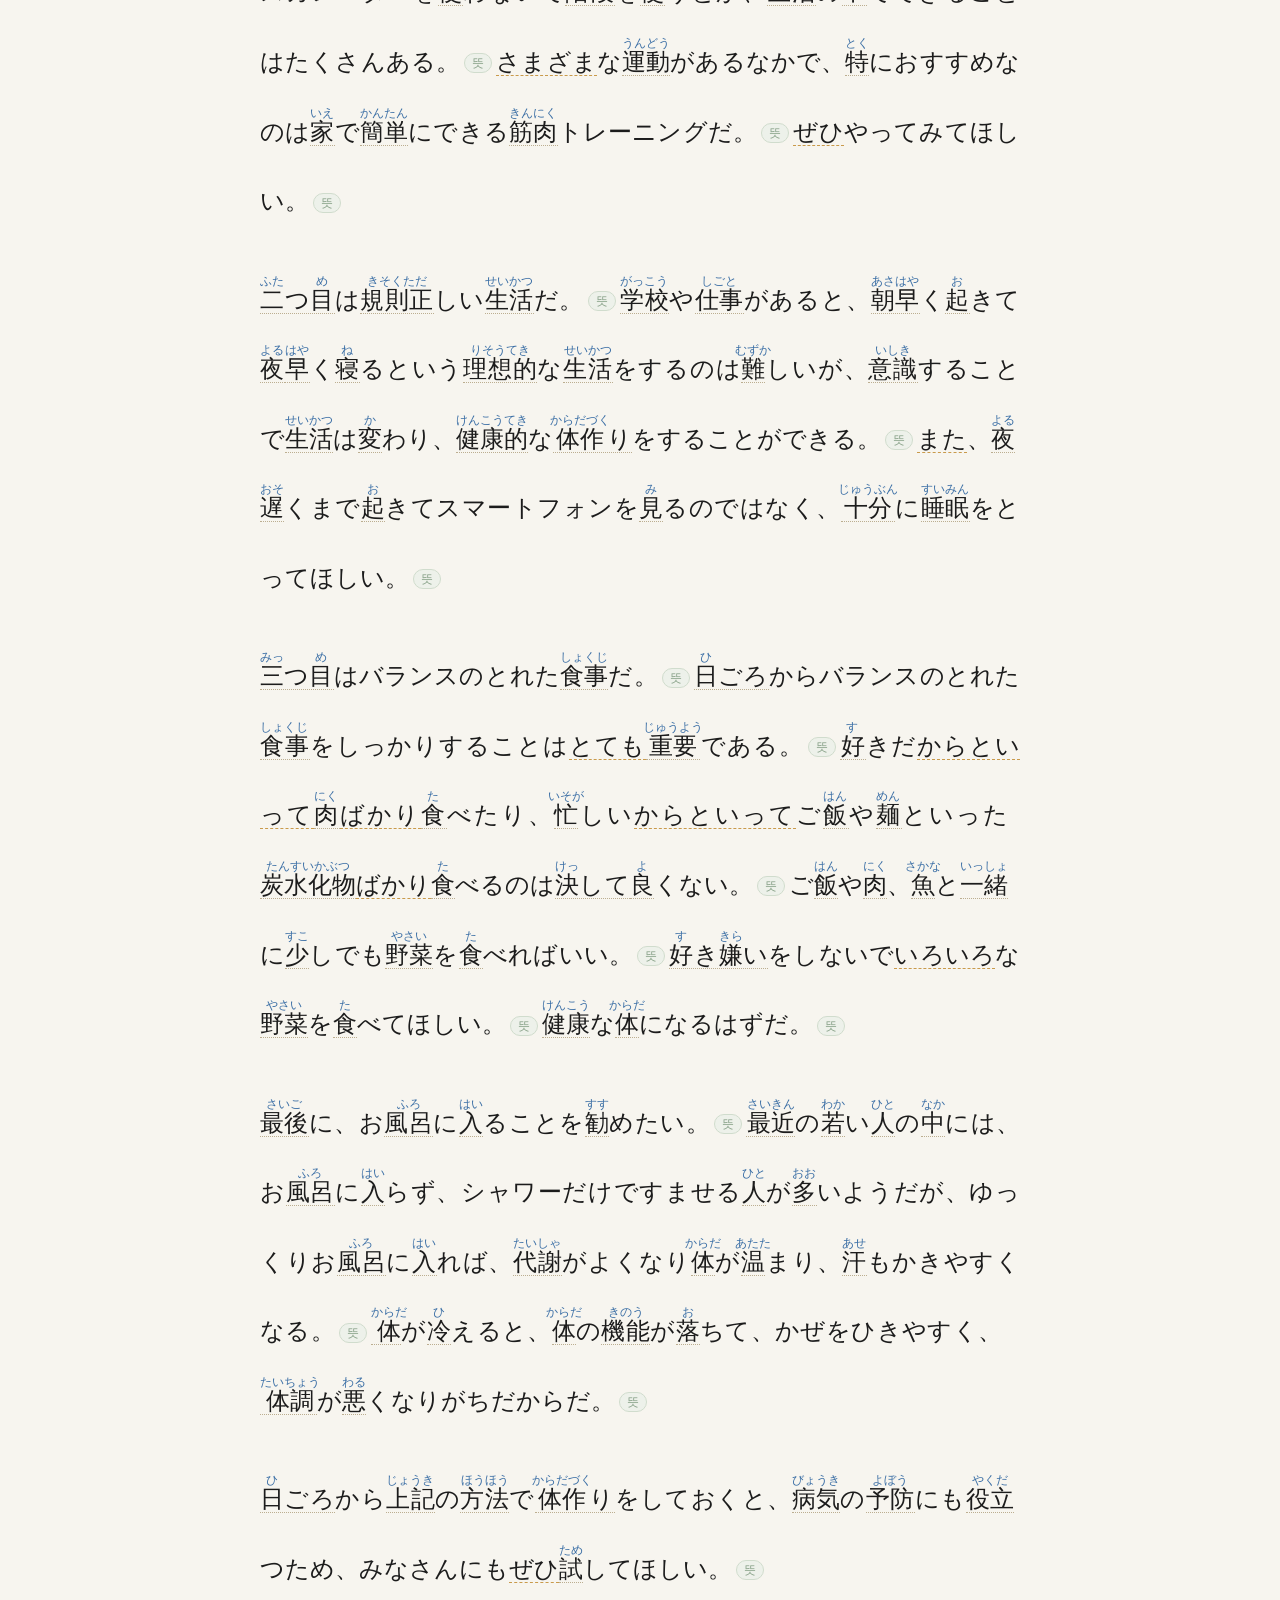
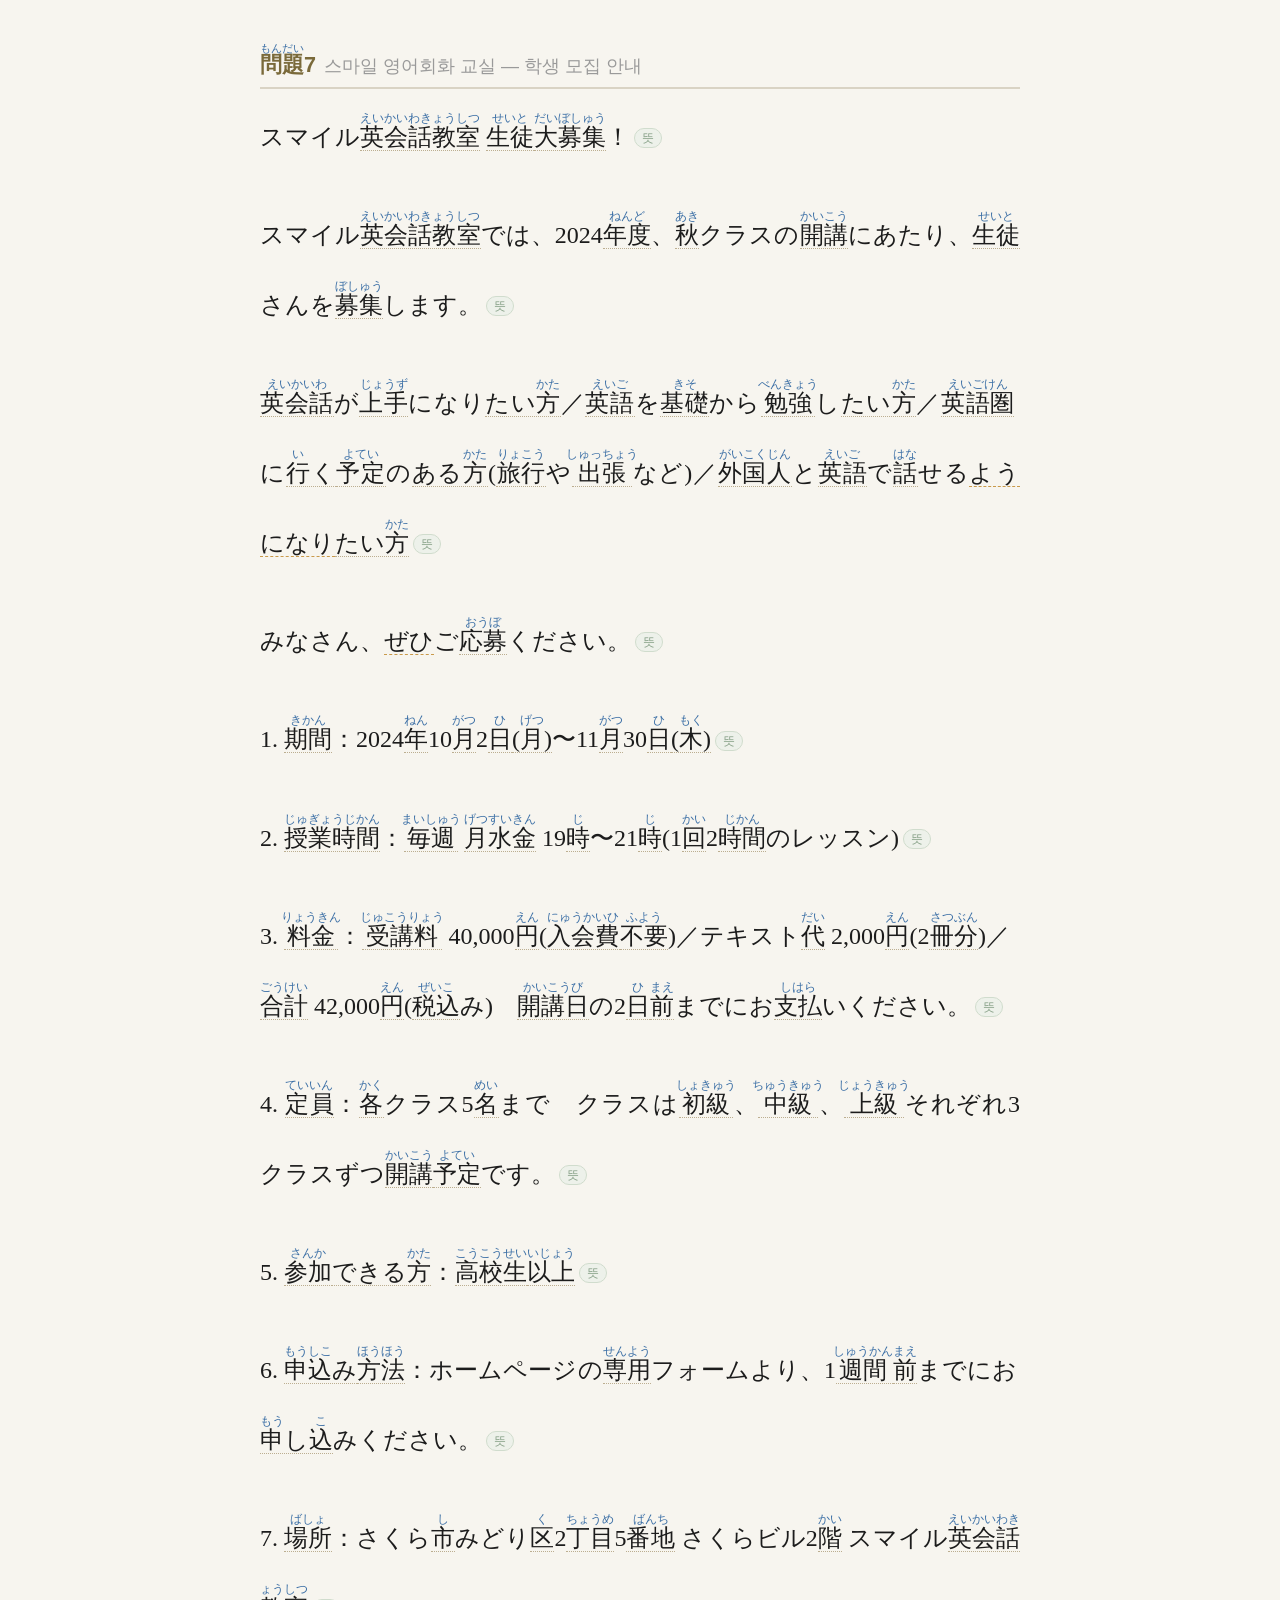
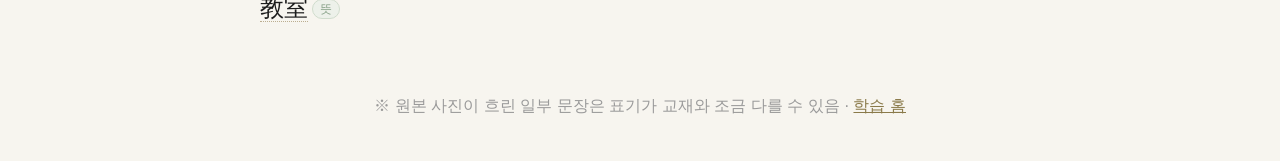
==== commit 74fafbaa: "후리가나판 제목·머리말 한자에도 루비 — 페이지 전체 루비 없는 한자 0 reader.js: 후리가나판에서 지문 제목(問題3 등)도 사전 읽기로 루비를 얹는다 (탭 사전 없이 루비" ====
--- a/독해지문_2회_問題4-7_후리가나.html
+++ b/독해지문_2회_問題4-7_후리가나.html
@@ -14,7 +14,7 @@
 </head>
 <body>
 <div class="wrap">
-  <h1>독해 지문 2회 · 問題4~7 <span style="font-weight:400;color:#999">(후리가나)</span></h1>
+  <h1>독해 지문 2회 · <ruby>問<rt>もん</rt></ruby><ruby>題<rt>だい</rt></ruby>4~7 <span style="font-weight:400;color:#999">(후리가나)</span></h1>
   <div class="sub">JLPT 문제집 83~91쪽 · 읽기 연습용 (한자 위 후리가나)</div>
   <div class="hint">한자 위에 후리가나가 있고, 한자어·<b>접속어</b>를 <b>탭하면 뜻</b>이 떠요(다시 탭하면 사라짐). 노란 밑줄이 접속어입니다.<br>
     문장 끝의 초록 <b>뜻</b> 버튼을 누른 문장만 <b>해석</b>이 바로 아래에 펼쳐져요(한 번 더 누르면 닫힘).</div>
@@ -27,6 +27,6 @@
 
 <script>window.SHOW_FURI=true;</script>
 <script src="data_2회_問題4-7.js?v=20261013"></script>
-<script src="reader.js?v=20260906"></script>
+<script src="reader.js?v=20261013"></script>
 </body>
 </html>
